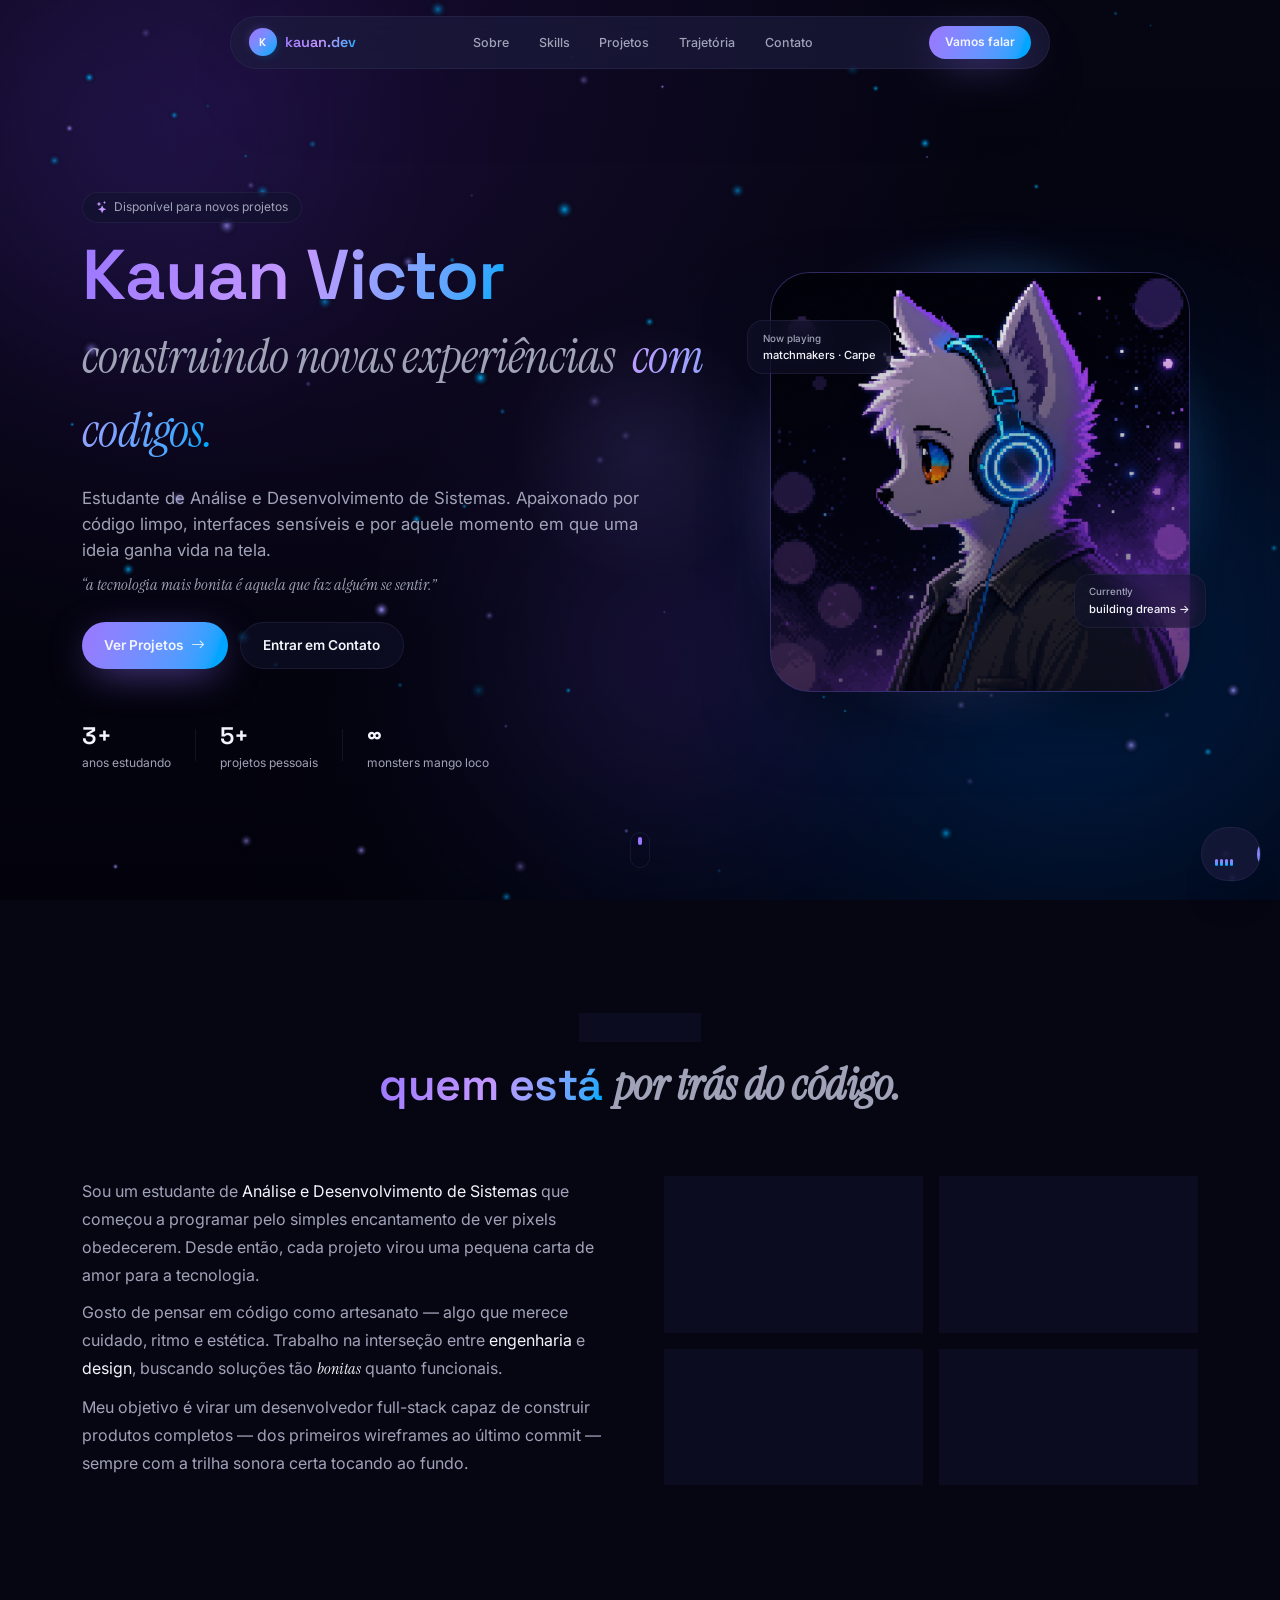
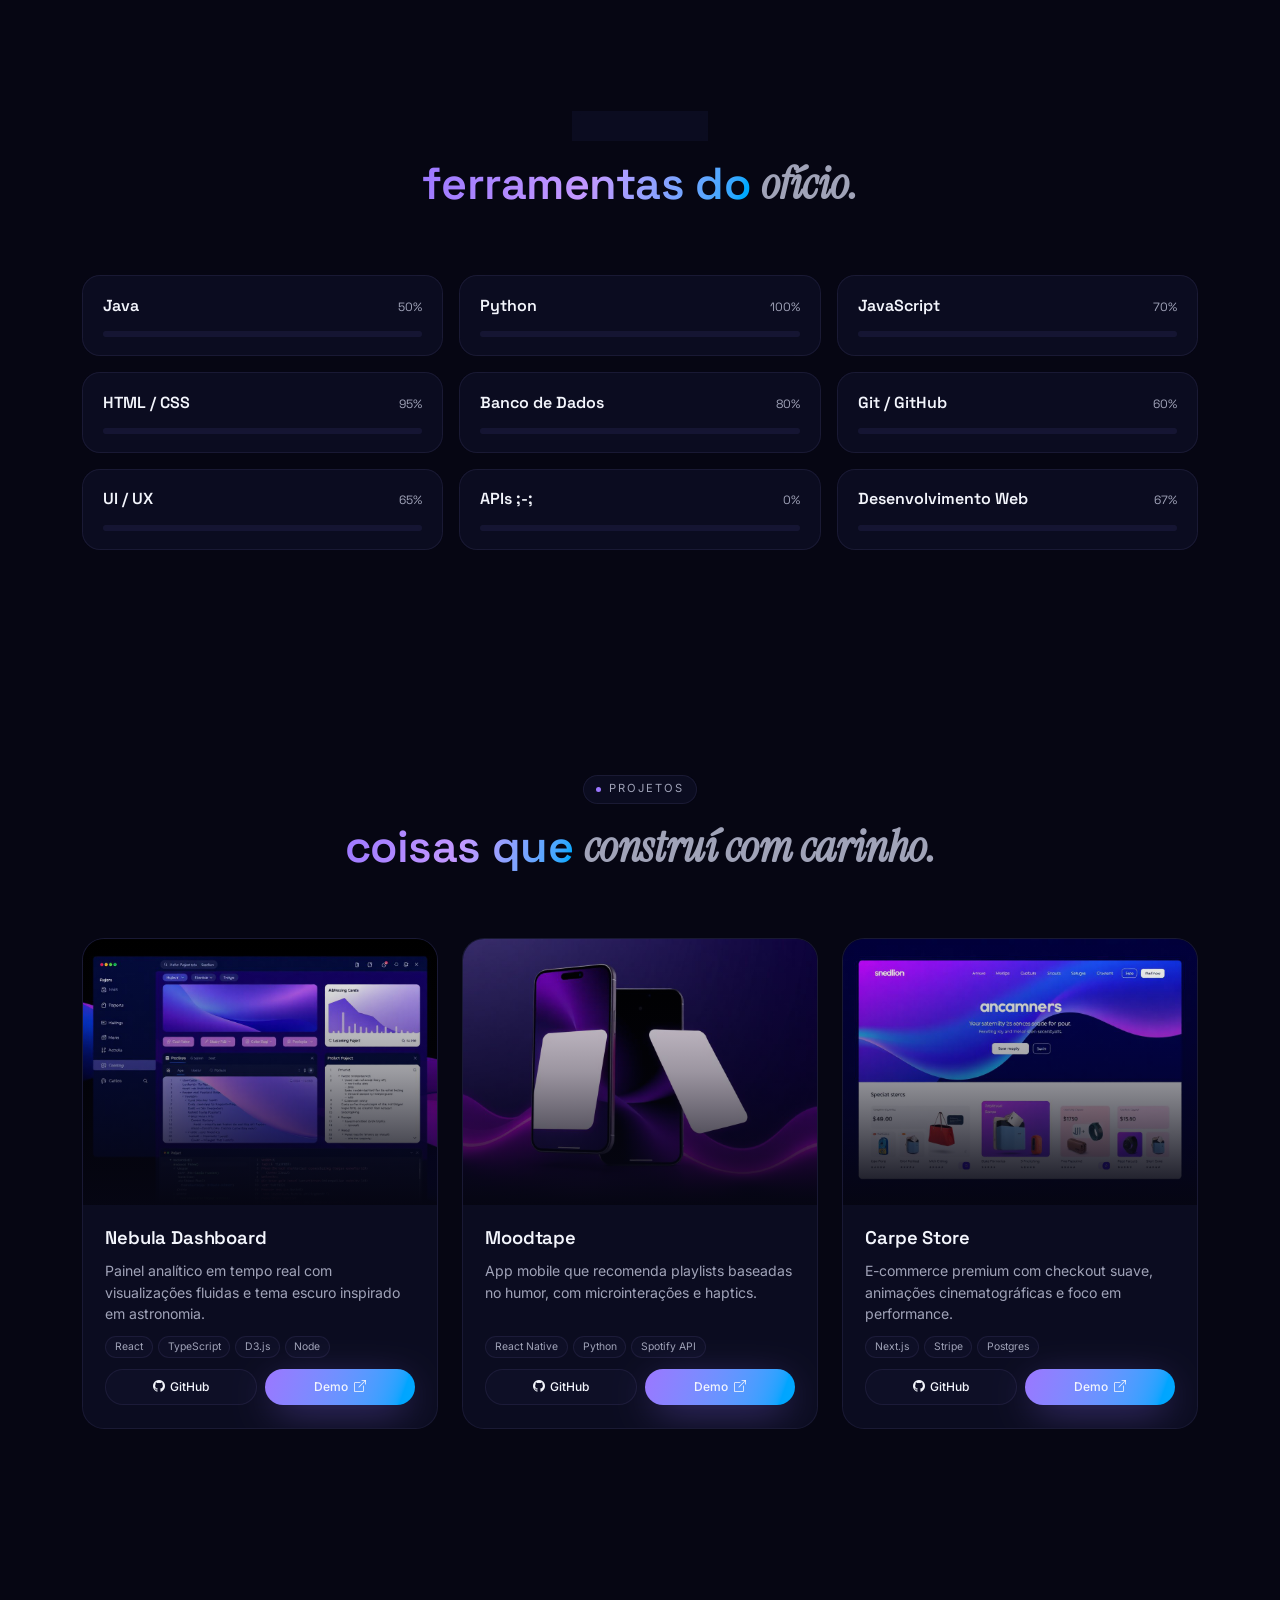
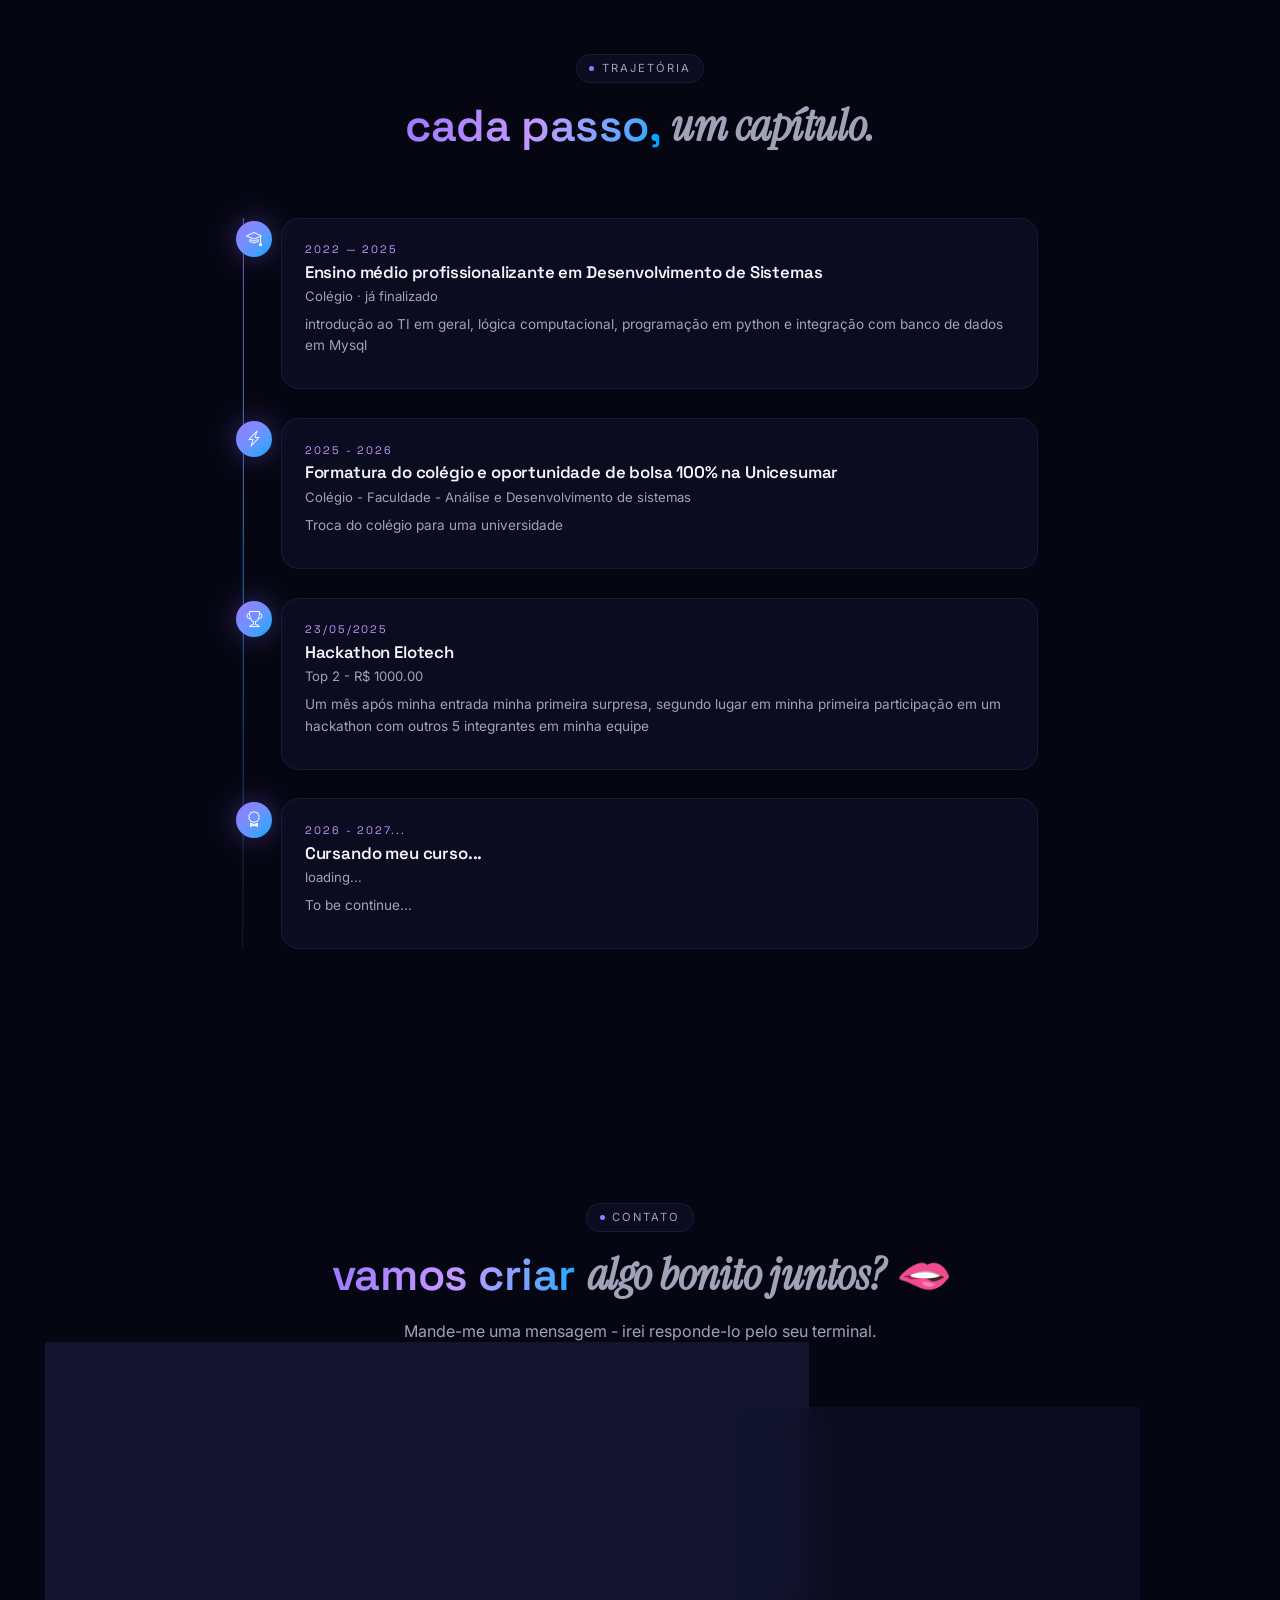
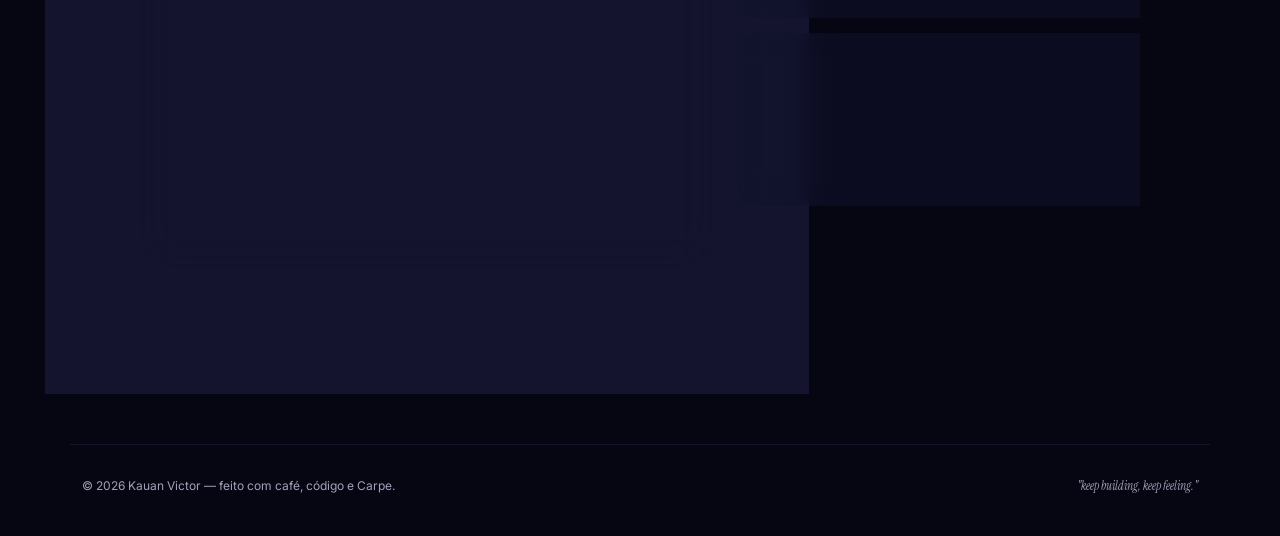
==== index.html @ 3df809c9 "Primeira versão do portfolio" ====
<!--
  =============================================================================
  PORTFÓLIO — KAUAN VICTOR
  -----------------------------------------------------------------------------
  Versão 100% estática, escrita em HTML5 + CSS3 + JavaScript puro + Bootstrap 5.
  Estrutura do arquivo:
    1. <head>     -> meta tags (SEO), fontes, Bootstrap e CSS próprio
    2. Loading    -> tela inicial minimalista exibida enquanto carrega
    3. Background -> camadas de estrelas, auroras e cursor glow
    4. Navbar     -> barra de navegação flutuante
    5. Hero       -> apresentação principal (nome + chamada)
    6. Sobre      -> resumo pessoal e blocos de interesses
    7. Skills     -> barras de progresso animadas
    8. Projetos   -> grade de cards com imagem, tags e botões
    9. Trajetória -> linha do tempo de formação/eventos
   10. Contato    -> formulário + redes sociais + frase de impacto
   11. Footer     -> assinatura
   12. Player     -> mini player de música (canto inferior direito)
   13. Scripts    -> Bootstrap bundle + script.js (interações)
  =============================================================================
-->

<!DOCTYPE html>
<html lang="pt-BR">
<head>

  <!-- Configurações básicas do documento -->
  <meta charset="UTF-8" /> <!-- Define a codificação de caracteres da página -->
  <meta name="viewport" content="width=device-width, initial-scale=1.0" /> <!-- Garante responsividade em dispositivos móveis -->
  
  <!-- SEO: título e descrição para mecanismos de busca e compartilhamento -->
  <title>Kauan Victor — Estudante de ADS · Portfólio criativo</title>
  <meta name="description" content="Portfólio pessoal de Kauan Victor — estudante de Análise e Desenvolvimento de Sistemas. Projetos, habilidades e trajetória com uma vibe sensível e tecnológica." />
  <meta property="og:title" content="Kauan Victor — Portfólio" />
  <meta property="og:description" content="Construindo experiências digitais com alma." />
  <meta property="og:type" content="website" />

  <!-- Fontes do Google: Space Grotesk (display), Inter (texto) e Instrument Serif (itálico decorativo) -->
  <link rel="preconnect" href="https://fonts.googleapis.com" />
  <link rel="preconnect" href="https://fonts.gstatic.com" crossorigin />
  <link href="https://fonts.googleapis.com/css2?family=Inter:wght@300;400;500;600;700&family=Instrument+Serif:ital@0;1&family=Space+Grotesk:wght@400;500;600;700&display=swap" rel="stylesheet" />

  <!-- Bootstrap 5 via CDN: grid, utilitários, componentes básicos -->
  <link href="https://cdn.jsdelivr.net/npm/bootstrap@5.3.3/dist/css/bootstrap.min.css" rel="stylesheet" />

  <!-- Bootstrap Icons-->
  <link href="https://cdn.jsdelivr.net/npm/bootstrap-icons@1.11.3/font/bootstrap-icons.css" rel="stylesheet" />

  <!-- Nosso CSS próprio (design system + animações) "trazendo o css para o html"-->
  <link rel="stylesheet" href="styles.css" />
</head>

<body>

  <!-- =========================================================================
       (2) LOADING SCREEN
       Exibido por ~1s e depois removido via JavaScript (ver script.js)
       ========================================================================= -->
  <div id="loading-screen" class="loading-screen">
    <div class="loading-inner">
      <div class="loading-ring">
        <span class="loading-letter text-gradient">K</span>
      </div>
      <p class="loading-text font-italic-serif">tuning the frequency...</p>
    </div>
  </div>

  <!-- =========================================================================
       (3) BACKGROUND CÓSMICO
       - .bg-cosmic: gradiente base escuro/roxo
       - .aurora-*: três blobs desfocados que pulsam
       - <canvas id="stars">: partículas animadas (script.js)
       - #cursor-glow: brilho que segue o mouse (apenas desktop)
       ========================================================================= -->
  <div class="bg-layer" aria-hidden="true">
    <div class="bg-cosmic"></div>
    <div class="aurora aurora-1"></div>
    <div class="aurora aurora-2"></div>
    <div class="aurora aurora-3"></div>
    <canvas id="stars"></canvas>
  </div>
  <div id="cursor-glow" aria-hidden="true"></div>


  <!-- =========================================================================
       (4) NAVBAR FLUTUANTE
       Pílula centralizada que encolhe ao rolar a página (classe .scrolled via JS)
       ========================================================================= -->
  <header id="navbar" class="nav-floating">
    <nav class="nav-pill glass-strong">
      <!-- Logo: letra K dentro de um disco com gradiente -->
      <a href="#top" class="nav-logo">
        <span class="logo-badge">
          <span class="logo-glow"></span>
          <span class="logo-letter">K</span>
        </span>
        <span class="logo-text text-gradient d-none d-sm-inline">kauan.dev</span>
      </a>

      <!-- Links principais (escondidos em telas pequenas) -->
      <ul class="nav-links d-none d-md-flex">
        <li><a href="#sobre">Sobre</a></li>
        <li><a href="#skills">Skills</a></li>
        <li><a href="#projetos">Projetos</a></li>
        <li><a href="#trajetoria">Trajetória</a></li>
        <li><a href="#contato">Contato</a></li>
      </ul>

      <!-- CTA: leva direto para o formulário de contato -->
      <a href="#contato" class="btn-gradient btn-sm-pill">Vamos falar</a>
    </nav>
  </header>


  <!-- =========================================================================
       (5) HERO — apresentação principal
       ========================================================================= -->
  <section id="top" class="hero">
    <div class="container">
      <div class="row align-items-center g-5">

        <!-- Coluna do texto -->
        <div class="col-lg-7 fade-up">
          <!-- Badge "disponível" -->
          <div class="glass badge-pill mb-3">
            <i class="bi bi-stars text-primary-glow"></i>
            <span>Disponível para novos projetos</span>
          </div>

          <!-- Título grande com nome em gradiente -->
          <h1 class="hero-title">
            <span class="text-gradient">Kauan Victor</span><br />
            <span class="font-italic-serif text-muted">construindo novas experiências</span>
            <span class="font-italic-serif text-gradient-neon">com codigos.</span>
          </h1>

          <!-- Parágrafo de apresentação -->
          <p class="hero-lead mt-4">
            Estudante de Análise e Desenvolvimento de Sistemas. Apaixonado por código limpo,
            interfaces sensíveis e por aquele momento em que uma ideia ganha vida na tela.
          </p>

          <!-- Citação em itálico -->
          <p class="font-italic-serif text-muted mt-2">
            “a tecnologia mais bonita é aquela que faz alguém se sentir.”
          </p>

          <!-- Botões de ação -->
          <div class="hero-actions mt-4">
            <a href="#projetos" class="btn-gradient">
              Ver Projetos <i class="bi bi-arrow-right"></i>
            </a>
            <a href="#contato" class="btn-glass">Entrar em Contato</a>
          </div>

          <!-- Mini stats (3 colunas com divisores) -->
          <div class="hero-stats mt-5">
            <div><strong>3+</strong><span>anos estudando</span></div>
            <span class="divider"></span>
            <div><strong>5+</strong><span>projetos pessoais</span></div>
            <span class="divider"></span>
            <div><strong>∞</strong><span>monsters mango loco</span></div>
          </div>
        </div>

        <!-- Coluna do avatar -->
        <div class="col-lg-5 fade-up delay-1">
          <div class="avatar-wrap mx-auto">
            <!-- Anéis de glow girando atrás da foto -->
            <div class="avatar-ring spin-slow"></div>
            <div class="avatar-blob"></div>

            <!-- Moldura com a imagem -->
            <div class="avatar-frame glass-strong">
              <img src="assets/furro2.png" alt="Kauan — desenvolvedor com fones, ilustração futurista" />
              <div class="avatar-overlay"></div>
            </div>

            <!-- Badges flutuantes -->
            <div class="floating-badge glass float-slow badge-now">
              <small class="text-muted">Now playing</small>
              <div>matchmakers · Carpe</div>
            </div>
            <div class="floating-badge glass float-slow badge-current">
              <small class="text-muted">Currently</small>
              <div>building dreams →</div>
            </div>
          </div>
        </div>
      </div>
    </div>

    <!-- Indicador de scroll (mousinho na base) -->
    <div class="scroll-indicator" aria-hidden="true">
      <div class="scroll-mouse"><div class="scroll-dot"></div></div>
    </div>
  </section>


  <!-- =========================================================================
       (6) SOBRE
       ========================================================================= -->
  <section id="sobre" class="section">
    <div class="container">
      <!-- Cabeçalho de seção reutilizado (eyebrow + título + itálico) -->
      <div class="section-header">
        <div class="glass eyebrow"><span class="dot"></span>sobre mim</div>
        <h2><span class="text-gradient">quem está</span> <span class="font-italic-serif text-muted">por trás do código.</span></h2>
      </div>

      <div class="row g-5 align-items-start">
        <!-- Texto descritivo -->
        <div class="col-lg-6 text-soft">
          <p>
            Sou um estudante de <span class="text-white">Análise e Desenvolvimento de Sistemas</span>
            que começou a programar pelo simples encantamento de ver pixels obedecerem. Desde então,
            cada projeto virou uma pequena carta de amor para a tecnologia.
          </p>
          <p>
            Gosto de pensar em código como artesanato — algo que merece cuidado, ritmo e estética.
            Trabalho na interseção entre <span class="text-white">engenharia</span> e
            <span class="text-white">design</span>, buscando soluções tão
            <span class="font-italic-serif text-white">bonitas</span> quanto funcionais.
          </p>
          <p>
            Meu objetivo é virar um desenvolvedor full-stack capaz de construir produtos completos —
            dos primeiros wireframes ao último commit — sempre com a trilha sonora certa tocando ao fundo.
          </p>
        </div>

        <!-- Grade 2x2 de interesses (gerada também via JS poderia, mas mantemos em HTML para clareza) -->
        <div class="col-lg-6">
          <div class="row g-3">
            <div class="col-6"><div class="glass glow-hover card-interest">
              <span class="icon-chip"><i class="bi bi-code-slash"></i></span>
              <h5>Programação</h5><p>do back ao front, com curiosidade.</p>
            </div></div>
            <div class="col-6"><div class="glass glow-hover card-interest">
              <span class="icon-chip"><i class="bi bi-palette"></i></span>
              <h5>Design</h5><p>interfaces que respiram e contam histórias.</p>
            </div></div>
            <div class="col-6"><div class="glass glow-hover card-interest">
              <span class="icon-chip"><i class="bi bi-stars"></i></span>
              <h5>Tecnologia</h5><p>o que há de novo, sempre.</p>
            </div></div>
            <div class="col-6"><div class="glass glow-hover card-interest">
              <span class="icon-chip"><i class="bi bi-rocket-takeoff"></i></span>
              <h5>Criação</h5><p>transformar ideias em coisas reais.</p>
            </div></div>
          </div>
        </div>
      </div>
    </div>
  </section>


  <!-- =========================================================================
       (7) SKILLS
       Cards com barras de progresso. As barras animam quando ficam visíveis
       (IntersectionObserver no script.js)
       ========================================================================= -->
  <section id="skills" class="section">
    <div class="container">
      <div class="section-header">
        <div class="glass eyebrow"><span class="dot"></span>habilidades</div>
        <h2><span class="text-gradient">ferramentas do</span> <span class="font-italic-serif text-muted">ofício.</span></h2>
      </div>

      <!-- data-skills será lido por JS para construir os cards dinamicamente -->
      <div id="skills-grid" class="row g-3"></div>
    </div>
  </section>


  <!-- =========================================================================
       (8) PROJETOS
       Grade responsiva (1 / 2 / 3 colunas) construída via JavaScript a partir
       de um array — mais fácil de editar do que repetir HTML.
       ========================================================================= -->
  <section id="projetos" class="section">
    <div class="container">
      <div class="section-header">
        <div class="glass eyebrow"><span class="dot"></span>projetos</div>
        <h2><span class="text-gradient">coisas que</span> <span class="font-italic-serif text-muted">construí com carinho.</span></h2>
      </div>
      <div id="projects-grid" class="row g-4"></div>
    </div>
  </section>


  <!-- =========================================================================
       (9) TRAJETÓRIA — linha do tempo vertical
       ========================================================================= -->
  <section id="trajetoria" class="section">
    <div class="container" style="max-width: 820px">
      <div class="section-header">
        <div class="glass eyebrow"><span class="dot"></span>trajetória</div>
        <h2><span class="text-gradient">cada passo,</span> <span class="font-italic-serif text-muted">um capítulo.</span></h2>
      </div>
      <ol id="timeline" class="timeline"></ol>
    </div>
  </section>


  <!-- =========================================================================
       (10) CONTATO
       ========================================================================= -->
  <section id="contato" class="section">
    <div class="container" style="max-width: 1024px">
      <div class="section-header">
        <div class="glass eyebrow"><span class="dot"></span>contato</div>
        <h2><span class="text-gradient">vamos criar</span> <span class="font-italic-serif text-muted">algo bonito juntos? 🫦</span></h2>
        <p class="text-muted mt-3">Mande-me uma mensagem - irei responde-lo pelo seu terminal.</p>
      </div>

      <div class="row g-4">
        <!-- Formulário (à esquerda) -->
        <div class="col-lg-7">
          <form id="contact-form" class="glass-strong contact-form" novalidate>
            <div class="row g-3">
              <div class="col-sm-6">
                <label for="name">Nome</label>
                <input id="name" name="name" type="text" required placeholder="Seu nome" />
              </div>
              <div class="col-sm-6">
                <label for="email">Email</label>
                <input id="email" name="email" type="email" required placeholder="voce@email.com" />
              </div>
              <div class="col-12">
                <label for="subject">Assunto</label>
                <input id="subject" name="subject" type="text" required placeholder="Sobre o que quer falar?" />
              </div>
              <div class="col-12">
                <label for="message">Mensagem</label>
                <textarea id="message" name="message" rows="5" required placeholder="Conte sua ideia..."></textarea>
              </div>
              <div class="col-12">
                <button type="submit" class="btn-gradient w-100" id="submit-btn">
                  <span>Enviar mensagem</span> <i class="bi bi-send"></i>
                </button>
              </div>
            </div>
          </form>
        </div>

        <!-- Lateral (redes sociais + frase) -->
        <div class="col-lg-5">
          <div class="glass card-side mb-3">
            <div class="eyebrow-inline">Encontre-me em</div>
            <div class="row g-2 mt-2">
              <div class="col-6"><a class="social-chip glow-hover" href="https://github.com/Kauankn17"><span class="icon-chip"><i class="bi bi-github"></i></span>GitHub</a></div>
              <div class="col-6"><a class="social-chip glow-hover" href="https://www.linkedin.com/in/kauan-victor-pereira-euphrasio-ba6486323/"><span class="icon-chip"><i class="bi bi-linkedin"></i></span>LinkedIn</a></div>
              <div class="col-6"><a class="social-chip glow-hover" href="mailto:kauanferrarekm7@gmail.com"><span class="icon-chip"><i class="bi bi-envelope"></i></span>Email</a></div>
              <div class="col-6"><a class="social-chip glow-hover" href="https://www.instagram.com/kauankn07/"><span class="icon-chip"><i class="bi bi-instagram"></i></span>Instagram</a></div>
            </div>
          </div>

          <div class="glass card-side quote-card">
            <div class="quote-blob"></div>
            <p class="font-italic-serif text-gradient quote-text">“o melhor projeto sempre será o próximo (bem... esse era para ser o objetivo né? ¯\_(ツ)_/¯)”</p>
            <small class="text-muted">Aberto a estágios, freelas e colaborações criativas.</small>
          </div>
        </div>
      </div>
    </div>
  </section>


  <!-- =========================================================================
       (11) FOOTER
       ========================================================================= -->
  <footer class="footer">
    <div class="container footer-inner">
      <span id="footer-year">© Kauan Victor — feito com caf, MUITO energético e código</span>
      <span class="font-italic-serif">"keep building, keep feeling."</span>
    </div>
  </footer>


  <!-- =========================================================================
       (12) MUSIC PLAYER (canto inferior direito)
       Coloque o arquivo em "music/matchmakers.mp3" para tocar localmente.
       ========================================================================= -->
  <div id="music-player" class="music-player glass-strong">
    <audio id="audio" src="music/matchmakers - slowed.mp3" loop preload="none"></audio>

    <!-- Equalizador visual (barras animam quando playing) -->
    <div class="equalizer" id="equalizer">
      <span></span><span></span><span></span><span></span>
    </div>

    <!-- Texto da faixa (aparece quando expandido) -->
    <div class="track-info">
      <div class="track-title">matchmakers</div>
      <div class="track-artist">joyful · Carpe</div>
    </div>

    <!-- Botão play/pause -->
    <button id="play-btn" class="play-btn" aria-label="Tocar">
      <i class="bi bi-play-fill"></i>
    </button>

    <!-- Controle de volume -->
    <div class="volume-control">
      <button id="mute-btn" aria-label="Silenciar"><i class="bi bi-volume-up"></i></button>
      <input id="volume" type="range" min="0" max="1" step="0.01" value="0.5" aria-label="Volume" />
    </div>
  </div>


  <!-- =========================================================================
       (13) SCRIPTS
       ========================================================================= -->
  <!-- Bootstrap bundle (inclui Popper) — necessário para componentes JS do BS -->
  <script src="https://cdn.jsdelivr.net/npm/bootstrap@5.3.3/dist/js/bootstrap.bundle.min.js"></script>
  <!-- Nosso JavaScript (todas as interações da página) -->
  <script src="script.js"></script>
</body>
</html>
---- styles.css ----
/* =============================================================================
   PORTFÓLIO — KAUAN VICTOR  (styles.css)
   -----------------------------------------------------------------------------
   Organização:
     1. Tokens de design (cores, fontes, sombras) em :root
     2. Reset/base + tipografia
     3. Utilitários de texto (gradientes, itálico decorativo, glass)
     4. Animações @keyframes + classes utilitárias
     5. Camadas de fundo (cósmico, auroras, cursor glow, estrelas)
     6. Loading screen
     7. Navbar flutuante
     8. Hero (apresentação)
     9. Section header reutilizável + utilitários de seção
    10. Sobre (cards de interesses)
    11. Skills (barras de progresso)
    12. Projetos (cards)
    13. Trajetória (timeline)
    14. Contato (formulário + cards laterais)
    15. Footer
    16. Music player
    17. Responsividade
   ============================================================================= */

/* ---------- 1. TOKENS DE DESIGN ----------------------------------------- */
:root {
  /* Paleta dark-purple inspirada na música "matchmakers · Carpe" */
  --bg:            oklch(0.13 0.03 280);
  --bg-soft:       oklch(0.17 0.04 280);
  --surface:       oklch(0.20 0.05 280 / 0.55);
  --surface-2:     oklch(0.25 0.06 280 / 0.65);
  --border:        oklch(0.40 0.08 285 / 0.25);
  --text:          oklch(0.97 0.01 280);
  --muted:         oklch(0.72 0.03 280);

  --primary:       oklch(0.68 0.22 290);
  --primary-glow:  oklch(0.78 0.20 295);
  --accent:        oklch(0.70 0.18 240);

  /* Gradiente cósmico do fundo */
  --gradient-cosmic:
    radial-gradient(at 20% 10%, oklch(0.25 0.10 295 / 0.55) 0%, transparent 50%),
    radial-gradient(at 80% 80%, oklch(0.22 0.10 245 / 0.55) 0%, transparent 50%),
    linear-gradient(180deg, var(--bg), oklch(0.10 0.03 285));

  /* Sombras reutilizáveis */
  --shadow-card:   0 30px 80px -25px oklch(0 0 0 / 0.55);
  --shadow-glow:   0 0 40px -10px oklch(0.7 0.22 290 / 0.6);

  /* Famílias tipográficas */
  --font-display:  "Space Grotesk", system-ui, sans-serif;
  --font-body:     "Inter", system-ui, sans-serif;
  --font-italic:   "Instrument Serif", Georgia, serif;
}

/* ---------- 2. RESET / BASE --------------------------------------------- */
* { box-sizing: border-box; }
html { scroll-behavior: smooth; }
body {
  margin: 0;
  background: var(--bg);
  color: var(--text);
  font-family: var(--font-body);
  font-size: 16px;
  line-height: 1.55;
  -webkit-font-smoothing: antialiased;
  overflow-x: hidden;
}
a { color: inherit; text-decoration: none; }
img { max-width: 100%; display: block; }
h1, h2, h3, h4, h5 { font-family: var(--font-display); margin: 0; font-weight: 600; letter-spacing: -0.01em; }
p  { margin: 0 0 0.6rem; }

/* ---------- 3. UTILITÁRIOS DE TEXTO / GLASS ----------------------------- */
.text-muted        { color: var(--muted) !important; }
.text-white        { color: var(--text) !important; }
.text-primary-glow { color: var(--primary-glow); }

/* Gradiente em texto (clip + transparent) */
.text-gradient {
  background: linear-gradient(110deg, var(--primary), var(--primary-glow), var(--accent));
  -webkit-background-clip: text; background-clip: text; color: transparent;
}
.text-gradient-neon {
  background: linear-gradient(110deg, var(--primary-glow), var(--accent));
  -webkit-background-clip: text; background-clip: text; color: transparent;
}

/* Itálico decorativo (serif) usado em frases sensíveis */
.font-italic-serif { font-family: var(--font-italic); font-style: italic; }

/* "Vidro fosco" — base reutilizada por cards, badges, navbar */
.glass {
  background: var(--surface);
  border: 1px solid var(--border);
  backdrop-filter: blur(14px);
  -webkit-backdrop-filter: blur(14px);
}
.glass-strong {
  background: var(--surface-2);
  border: 1px solid var(--border);
  backdrop-filter: blur(22px);
  -webkit-backdrop-filter: blur(22px);
  box-shadow: var(--shadow-card);
}
/* Hover sutil de glow (cards) */
.glow-hover { transition: transform .35s ease, border-color .35s ease, box-shadow .35s ease; }
.glow-hover:hover { transform: translateY(-3px); border-color: oklch(0.7 0.2 290 / 0.5); box-shadow: var(--shadow-glow); }

/* ---------- 4. ANIMAÇÕES ------------------------------------------------ */
@keyframes spin-slow   { to { transform: rotate(360deg); } }
@keyframes pulse-glow  { 0%,100% { opacity: .25; } 50% { opacity: .55; } }
@keyframes float-slow  { 0%,100% { transform: translateY(0); } 50% { transform: translateY(-10px); } }
@keyframes fade-up     { from { opacity: 0; transform: translateY(18px); } to { opacity: 1; transform: none; } }
@keyframes wave-bar    { 0%,100% { height: 30%; } 50% { height: 100%; } }
@keyframes bounce-dot  { 0%,100% { transform: translateY(0); } 50% { transform: translateY(8px); } }

.spin-slow   { animation: spin-slow 18s linear infinite; }
.float-slow  { animation: float-slow 5s ease-in-out infinite; }
.fade-up     { animation: fade-up .9s ease both; }
.delay-1     { animation-delay: .2s; }
.pulse-glow  { animation: pulse-glow 6s ease-in-out infinite; }

/* ---------- 5. BACKGROUND CÓSMICO --------------------------------------- */
.bg-layer { position: fixed; inset: 0; z-index: -1; pointer-events: none; overflow: hidden; }
.bg-cosmic { position: absolute; inset: 0; background: var(--gradient-cosmic); }
.aurora { position: absolute; border-radius: 50%; filter: blur(80px); opacity: .35; animation: pulse-glow 8s ease-in-out infinite; }
.aurora-1 { top: -160px; left: -160px; width: 600px; height: 600px;
            background: radial-gradient(circle, oklch(0.5 0.22 285 / 0.55), transparent 70%); }
.aurora-2 { top: 30%; right: -160px; width: 700px; height: 700px;
            background: radial-gradient(circle, oklch(0.5 0.20 240 / 0.55), transparent 70%); animation-delay: 2s; }
.aurora-3 { bottom: 0; left: 33%; width: 500px; height: 500px;
            background: radial-gradient(circle, oklch(0.55 0.22 310 / 0.55), transparent 70%); animation-delay: 4s; }
#stars { position: absolute; inset: 0; width: 100%; height: 100%; }

/* Brilho que segue o mouse */
#cursor-glow {
  position: fixed; top: 0; left: 0; width: 300px; height: 300px;
  border-radius: 50%; pointer-events: none; z-index: 30;
  mix-blend-mode: screen; opacity: .55;
  background: radial-gradient(circle, oklch(0.7 0.22 285 / 0.18) 0%, transparent 60%);
  transform: translate3d(-9999px, -9999px, 0);
}
@media (pointer: coarse) { #cursor-glow { display: none; } } /* esconde no mobile */

/* ---------- 6. LOADING SCREEN ------------------------------------------ */
.loading-screen {
  position: fixed; inset: 0; z-index: 100;
  display: grid; place-items: center;
  background: var(--bg);
  transition: opacity .7s ease;
}
.loading-screen.hidden    { opacity: 0; pointer-events: none; }
.loading-inner            { display: flex; flex-direction: column; align-items: center; gap: 1.1rem; }
.loading-ring             { position: relative; width: 56px; height: 56px; display: grid; place-items: center; }
.loading-ring::before, .loading-ring::after { content: ""; position: absolute; inset: 0; border-radius: 50%; }
.loading-ring::before     { border: 1px solid oklch(0.7 0.22 290 / 0.4); }
.loading-ring::after      { border: 2px solid transparent; border-top-color: var(--primary); animation: spin-slow 1.2s linear infinite; }
.loading-letter           { font-family: var(--font-display); font-weight: 700; font-size: .9rem; }
.loading-text             { color: var(--muted); font-size: .8rem; }

/* ---------- 7. NAVBAR --------------------------------------------------- */
.nav-floating {
  position: fixed; top: 1rem; left: 50%;
  transform: translateX(-50%);
  z-index: 40;
  width: min(92%, 820px);
  transition: width .5s ease;
}
.nav-floating.scrolled { width: min(92%, 720px); }
.nav-pill {
  display: flex; align-items: center; justify-content: space-between;
  border-radius: 999px; padding: .55rem 1.1rem;
}
.nav-logo { display: flex; align-items: center; gap: .55rem; font-family: var(--font-display); font-weight: 600; font-size: .9rem; }
.logo-badge { position: relative; display: grid; place-items: center; width: 28px; height: 28px; border-radius: 50%;
              background: linear-gradient(135deg, var(--primary), var(--accent)); }
.logo-glow { position: absolute; inset: 0; border-radius: 50%;
             background: linear-gradient(135deg, var(--primary), transparent, var(--accent));
             opacity: .6; filter: blur(4px); animation: spin-slow 8s linear infinite; }
.logo-letter { position: relative; font-family: var(--font-display); font-weight: 700; font-size: .7rem; color: var(--text); }
.logo-text  { font-size: .9rem; }
.nav-links  { list-style: none; display: flex; gap: .25rem; padding: 0; margin: 0; }
.nav-links a {
  display: inline-block; padding: .4rem .8rem; border-radius: 999px;
  font-size: .78rem; font-weight: 500; color: var(--muted);
  transition: background-color .2s, color .2s;
}
.nav-links a:hover { background: var(--surface-2); color: var(--text); }

/* Botões reutilizáveis */
.btn-gradient {
  position: relative; overflow: hidden;
  display: inline-flex; align-items: center; justify-content: center; gap: .5rem;
  padding: .75rem 1.4rem; border-radius: 999px;
  background: linear-gradient(110deg, var(--primary), var(--accent));
  color: var(--text); font-weight: 600; font-size: .85rem;
  border: 0; cursor: pointer;
  box-shadow: 0 10px 40px -10px oklch(0.7 0.22 290 / 0.6);
  transition: transform .25s ease;
}
.btn-gradient:hover  { transform: scale(1.03); color: var(--text); }
.btn-gradient::after {
  content: ""; position: absolute; inset: 0;
  background: linear-gradient(90deg, transparent, oklch(1 0 0 / 0.3), transparent);
  transform: translateX(-100%); transition: transform .7s ease;
}
.btn-gradient:hover::after { transform: translateX(100%); }
.btn-sm-pill { padding: .45rem 1rem; font-size: .75rem; }

.btn-glass {
  display: inline-flex; align-items: center; gap: .5rem;
  padding: .75rem 1.4rem; border-radius: 999px;
  background: var(--surface); border: 1px solid var(--border);
  font-weight: 600; font-size: .85rem; color: var(--text);
  backdrop-filter: blur(12px);
  transition: border-color .25s, background-color .25s;
}
.btn-glass:hover { border-color: oklch(0.7 0.22 290 / 0.5); background: var(--surface-2); color: var(--text); }

/* ---------- 8. HERO ----------------------------------------------------- */
.hero { position: relative; min-height: 100vh; display: flex; align-items: center;
         padding: 9rem 1rem 5rem; }
.badge-pill { display: inline-flex; align-items: center; gap: .4rem;
              padding: .35rem .8rem; border-radius: 999px; font-size: .75rem; color: var(--muted); }
.hero-title { font-size: clamp(2.4rem, 5.5vw, 4.4rem); line-height: 1.05; font-weight: 600; }
.hero-title .font-italic-serif { font-size: clamp(1.6rem, 3.8vw, 3rem); font-weight: 400; display: inline; }
.hero-lead  { max-width: 580px; color: var(--muted); font-size: 1.05rem; }
.hero-actions { display: flex; flex-wrap: wrap; gap: .75rem; }
.hero-stats { display: flex; align-items: center; gap: 1.5rem; color: var(--muted); font-size: .75rem; }
.hero-stats strong { display: block; font-family: var(--font-display); font-size: 1.5rem; color: var(--text); font-weight: 600; }
.hero-stats .divider { width: 1px; height: 2rem; background: var(--border); }

/* Avatar */
.avatar-wrap  { position: relative; aspect-ratio: 1/1; max-width: 420px; }
.avatar-ring  { position: absolute; inset: 0; border-radius: 50%;
                background: linear-gradient(45deg, var(--primary), transparent, var(--accent));
                opacity: .4; filter: blur(28px); }
.avatar-blob  { position: absolute; inset: 1rem; border-radius: 50%;
                background: linear-gradient(135deg, oklch(0.7 0.22 290 / 0.3), oklch(0.7 0.18 240 / 0.2));
                filter: blur(36px); }
.avatar-frame { position: relative; aspect-ratio: 1/1; border-radius: 2.5rem; overflow: hidden;
                border: 1px solid oklch(0.7 0.22 290 / 0.2);
                box-shadow: 0 30px 80px -20px oklch(0 0 0 / 0.6); }
.avatar-frame img      { width: 100%; height: 100%; object-fit: cover; }
.avatar-overlay        { position: absolute; inset: 0; background: linear-gradient(to top, oklch(0.13 0.03 280 / 0.6), transparent); }

.floating-badge { position: absolute; padding: .55rem .9rem; border-radius: 1rem; font-size: .7rem; font-weight: 500; }
.floating-badge div    { color: var(--text); }
.badge-now      { top: 3rem; left: -1.4rem; }
.badge-current  { bottom: 4rem; right: -1rem; animation-delay: 1s; }
@media (max-width: 768px) { .floating-badge { display: none; } }

/* Indicador de scroll */
.scroll-indicator { position: absolute; bottom: 2rem; left: 50%; transform: translateX(-50%); }
.scroll-mouse { width: 20px; height: 36px; border: 1px solid var(--border); border-radius: 999px;
                display: flex; justify-content: center; padding-top: 4px; }
.scroll-dot   { width: 4px; height: 8px; border-radius: 2px; background: var(--primary);
                animation: bounce-dot 1.6s ease-in-out infinite; }

/* ---------- 9. SECTION HEADER ------------------------------------------ */
.section          { position: relative; padding: 7rem 1rem; }
.section-header   { max-width: 640px; margin: 0 auto 4rem; text-align: center; }
.section-header h2 { font-size: clamp(2rem, 4vw, 2.8rem); font-weight: 600; }
.eyebrow {
  display: inline-flex; align-items: center; gap: .45rem;
  padding: .3rem .8rem; border-radius: 999px;
  font-size: .7rem; letter-spacing: .18em; text-transform: uppercase;
  color: var(--muted); margin-bottom: 1rem;
}
.eyebrow .dot     { width: 5px; height: 5px; border-radius: 50%; background: var(--primary); }
.eyebrow-inline   { font-family: var(--font-display); font-size: .7rem; letter-spacing: .18em;
                    text-transform: uppercase; color: var(--muted); }
.text-soft        { color: var(--muted); font-size: 1rem; line-height: 1.75; }

/* Chip de ícone reutilizado em vários cards */
.icon-chip {
  display: grid; place-items: center; width: 38px; height: 38px;
  border-radius: 12px; color: var(--primary-glow);
  background: linear-gradient(135deg, oklch(0.7 0.22 290 / 0.3), oklch(0.7 0.18 240 / 0.2));
  font-size: 1rem;
}

/* ---------- 10. CARDS DE INTERESSES (Sobre) ---------------------------- */
.card-interest { padding: 1.2rem; border-radius: 18px; height: 100%; }
.card-interest h5 { margin: .9rem 0 .25rem; font-size: .98rem; }
.card-interest p  { margin: 0; color: var(--muted); font-size: .82rem; }

/* ---------- 11. SKILLS -------------------------------------------------- */
.skill-card { padding: 1.1rem 1.25rem; border-radius: 18px; }
.skill-head { display: flex; justify-content: space-between; align-items: baseline; }
.skill-head .name  { font-family: var(--font-display); font-weight: 600; }
.skill-head .level { font-family: var(--font-display); font-size: .75rem; color: var(--muted); }
.skill-bar { height: 6px; margin-top: .8rem; background: var(--surface-2);
             border-radius: 999px; overflow: hidden; }
.skill-bar > span {
  display: block; height: 100%; width: 0;
  background: linear-gradient(90deg, var(--primary), var(--accent));
  box-shadow: 0 0 20px oklch(0.7 0.22 290 / 0.6);
  border-radius: 999px;
  transition: width 1.5s ease;
}

/* ---------- 12. PROJETOS ------------------------------------------------ */
.project-card    { border-radius: 22px; overflow: hidden; display: flex; flex-direction: column; height: 100%; }
.project-image   { position: relative; aspect-ratio: 4/3; overflow: hidden; }
.project-image img { width: 100%; height: 100%; object-fit: cover;
                     transition: transform 1.2s ease; }
.project-card:hover .project-image img { transform: scale(1.08); }
.project-image::after {
  content: ""; position: absolute; inset: 0;
  background: linear-gradient(to top, var(--bg), oklch(0.13 0.03 280 / 0.4), transparent);
}
.project-body  { padding: 1.4rem; display: flex; flex-direction: column; gap: .65rem; flex: 1; }
.project-body h3 { font-size: 1.15rem; }
.project-body p  { color: var(--muted); font-size: .88rem; flex: 1; margin: 0; }
.project-tags    { display: flex; flex-wrap: wrap; gap: .3rem; }
.project-tags span {
  font-size: .65rem; padding: .15rem .55rem; border-radius: 999px;
  border: 1px solid var(--border); background: oklch(0.20 0.05 280 / 0.5); color: var(--muted);
}
.project-actions { display: flex; gap: .5rem; }
.project-actions a {
  flex: 1; display: inline-flex; justify-content: center; align-items: center; gap: .35rem;
  padding: .5rem .8rem; border-radius: 999px; font-size: .75rem; font-weight: 500;
}
.project-actions .btn-outline {
  background: oklch(0.20 0.05 280 / 0.5); border: 1px solid var(--border); color: var(--text);
  transition: border-color .2s, color .2s;
}
.project-actions .btn-outline:hover { border-color: var(--primary); color: var(--primary-glow); }

/* ---------- 13. TIMELINE ----------------------------------------------- */
.timeline { position: relative; list-style: none; padding: 0 0 0 2.4rem; margin: 0;
            border-left: 1px solid var(--border); }
.timeline::before { /* linha colorida sobre a borda */
  content: ""; position: absolute; left: 0; top: 0; width: 1px; height: 100%;
  background: linear-gradient(180deg, var(--primary), var(--accent), transparent);
  opacity: .6;
}
.timeline li { position: relative; margin-bottom: 1.8rem; }
.timeline .marker {
  position: absolute; left: -2.85rem; top: .2rem;
  width: 36px; height: 36px; border-radius: 50%;
  display: grid; place-items: center; color: var(--text);
  background: linear-gradient(135deg, var(--primary), var(--accent));
  box-shadow: 0 0 30px -5px oklch(0.7 0.22 290 / 0.6);
}
.timeline .card-item { padding: 1.4rem; border-radius: 18px; }
.timeline .year      { font-family: var(--font-display); font-size: .68rem; letter-spacing: .18em;
                       text-transform: uppercase; color: var(--primary-glow); }
.timeline .title     { margin: .25rem 0; font-size: 1.05rem; }
.timeline .place     { color: var(--muted); font-size: .82rem; }
.timeline .desc      { margin-top: .5rem; color: var(--muted); font-size: .85rem; }

/* ---------- 14. CONTATO ------------------------------------------------ */
.contact-form { padding: 1.6rem; border-radius: 28px; }
.contact-form label {
  display: block; font-size: .7rem; font-weight: 500; color: var(--muted); margin-bottom: .35rem;
}
.contact-form input, .contact-form textarea {
  width: 100%; padding: .8rem 1rem; border-radius: 16px;
  border: 1px solid var(--border); background: oklch(0.18 0.04 280 / 0.4);
  color: var(--text); font-size: .9rem; font-family: inherit;
  outline: none; transition: border-color .2s, background-color .2s, box-shadow .2s;
  resize: none;
}
.contact-form input::placeholder, .contact-form textarea::placeholder { color: oklch(0.6 0.03 280 / 0.8); }
.contact-form input:focus, .contact-form textarea:focus {
  border-color: oklch(0.7 0.22 290 / 0.5);
  background: oklch(0.20 0.05 280 / 0.55);
  box-shadow: 0 0 0 4px oklch(0.7 0.22 290 / 0.18);
}

.card-side { padding: 1.4rem; border-radius: 24px; }
.social-chip {
  display: flex; align-items: center; gap: .65rem;
  padding: .65rem .8rem; border-radius: 16px;
  border: 1px solid var(--border); background: oklch(0.20 0.05 280 / 0.45);
  font-size: .85rem; font-weight: 500; transition: border-color .25s, transform .25s;
}
.social-chip:hover  { border-color: oklch(0.7 0.22 290 / 0.5); color: var(--text); }
.quote-card         { position: relative; overflow: hidden; }
.quote-blob         { position: absolute; top: -40px; right: -40px; width: 160px; height: 160px;
                      border-radius: 50%; background: oklch(0.7 0.22 290 / 0.3); filter: blur(40px); }
.quote-text         { font-size: 1.4rem; line-height: 1.35; margin-bottom: .6rem; position: relative; }

/* ---------- 15. FOOTER ------------------------------------------------- */
.footer            { padding: 4rem 1rem 2.5rem; }
.footer-inner      { display: flex; flex-direction: column; align-items: center; gap: .6rem;
                     padding-top: 2rem; border-top: 1px solid var(--border);
                     font-size: .75rem; color: var(--muted); text-align: center; }
@media (min-width: 576px) { .footer-inner { flex-direction: row; justify-content: space-between; } }

/* ---------- 16. MUSIC PLAYER ------------------------------------------ */
.music-player {
  position: fixed; bottom: 1.2rem; right: 1.2rem; z-index: 50;
  display: flex; align-items: center; gap: .75rem;
  padding: .5rem .55rem .5rem .85rem; border-radius: 999px;
  overflow: hidden; max-width: 60px;
  transition: max-width .5s ease;
}
.music-player.expanded { max-width: 340px; }
.equalizer  { display: flex; align-items: flex-end; height: 24px; gap: 2px; }
.equalizer span {
  display: block; width: 3px; height: 30%; border-radius: 2px;
  background: linear-gradient(180deg, var(--primary), var(--accent));
}
.music-player.playing .equalizer span { animation: wave-bar 1s ease-in-out infinite; }
.music-player.playing .equalizer span:nth-child(2) { animation-delay: .12s; }
.music-player.playing .equalizer span:nth-child(3) { animation-delay: .24s; }
.music-player.playing .equalizer span:nth-child(4) { animation-delay: .36s; }

.track-info     { min-width: 0; flex: 1; opacity: 0; transform: translateX(-6px); transition: opacity .3s, transform .3s; }
.music-player.expanded .track-info { opacity: 1; transform: none; }
.track-title    { font-family: var(--font-display); font-size: .75rem; font-weight: 600;
                  white-space: nowrap; overflow: hidden; text-overflow: ellipsis; }
.track-artist   { font-size: .65rem; color: var(--muted); white-space: nowrap; }

.play-btn {
  flex-shrink: 0; width: 36px; height: 36px; border-radius: 50%; border: 0;
  display: grid; place-items: center; cursor: pointer; color: var(--text);
  background: linear-gradient(135deg, var(--primary), var(--accent));
  transition: transform .2s;
}
.play-btn:hover { transform: scale(1.05); }

.volume-control { display: flex; align-items: center; gap: .4rem;
                  opacity: 0; max-width: 0; overflow: hidden; transition: opacity .3s, max-width .4s; }
.music-player.expanded .volume-control { opacity: 1; max-width: 120px; }
.volume-control button { background: none; border: 0; color: var(--muted); cursor: pointer; padding: 0; }
.volume-control button:hover { color: var(--text); }
.volume-control input[type=range] {
  -webkit-appearance: none; appearance: none;
  width: 70px; height: 4px; border-radius: 999px; background: var(--surface-2); accent-color: var(--primary);
}

/* ---------- 17. RESPONSIVIDADE ----------------------------------------- */
@media (max-width: 992px) {
  .hero { padding-top: 7rem; }
  .avatar-wrap { margin-top: 2rem; max-width: 340px; }
}
@media (max-width: 576px) {
  .section { padding: 5rem 1rem; }
  .hero-stats { flex-wrap: wrap; gap: 1rem; }
  .nav-floating { top: .6rem; }
  .nav-pill { padding: .45rem .8rem; }
  .nav-logo .logo-text { display: none; }
}
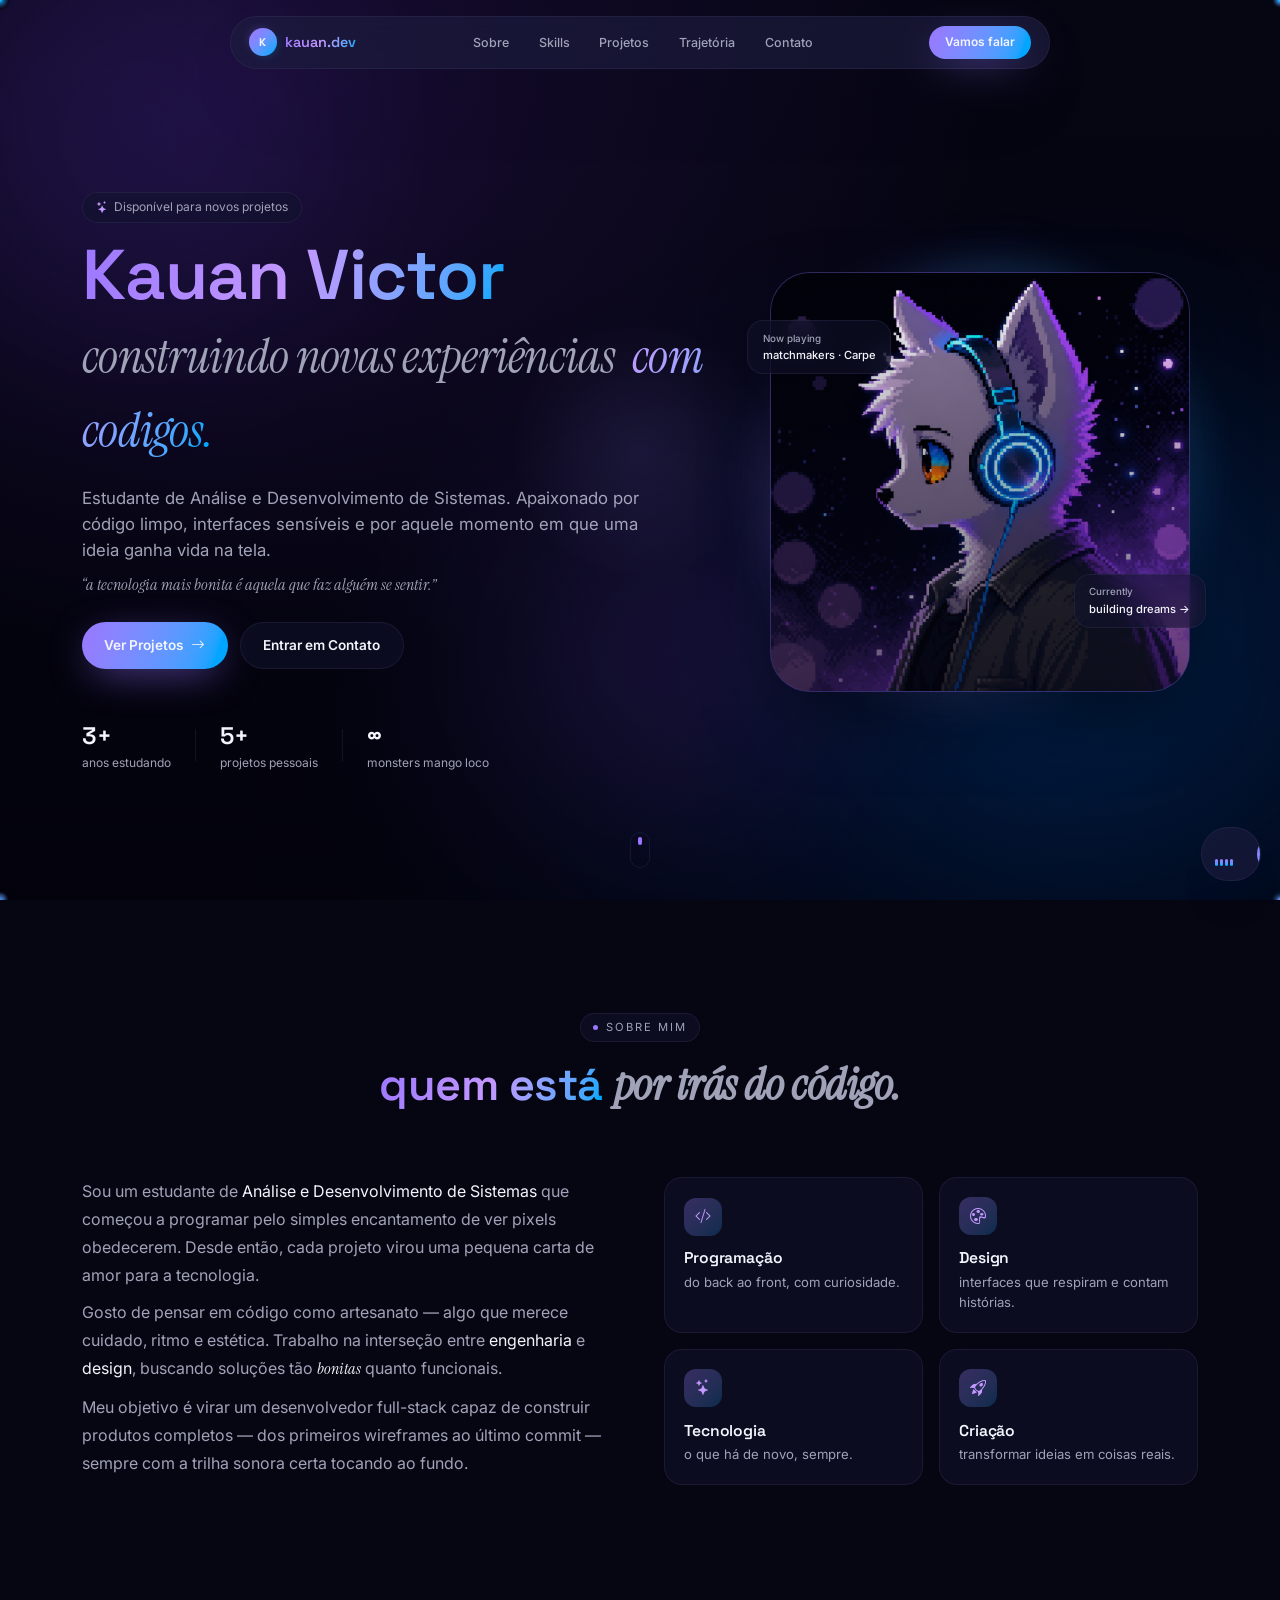
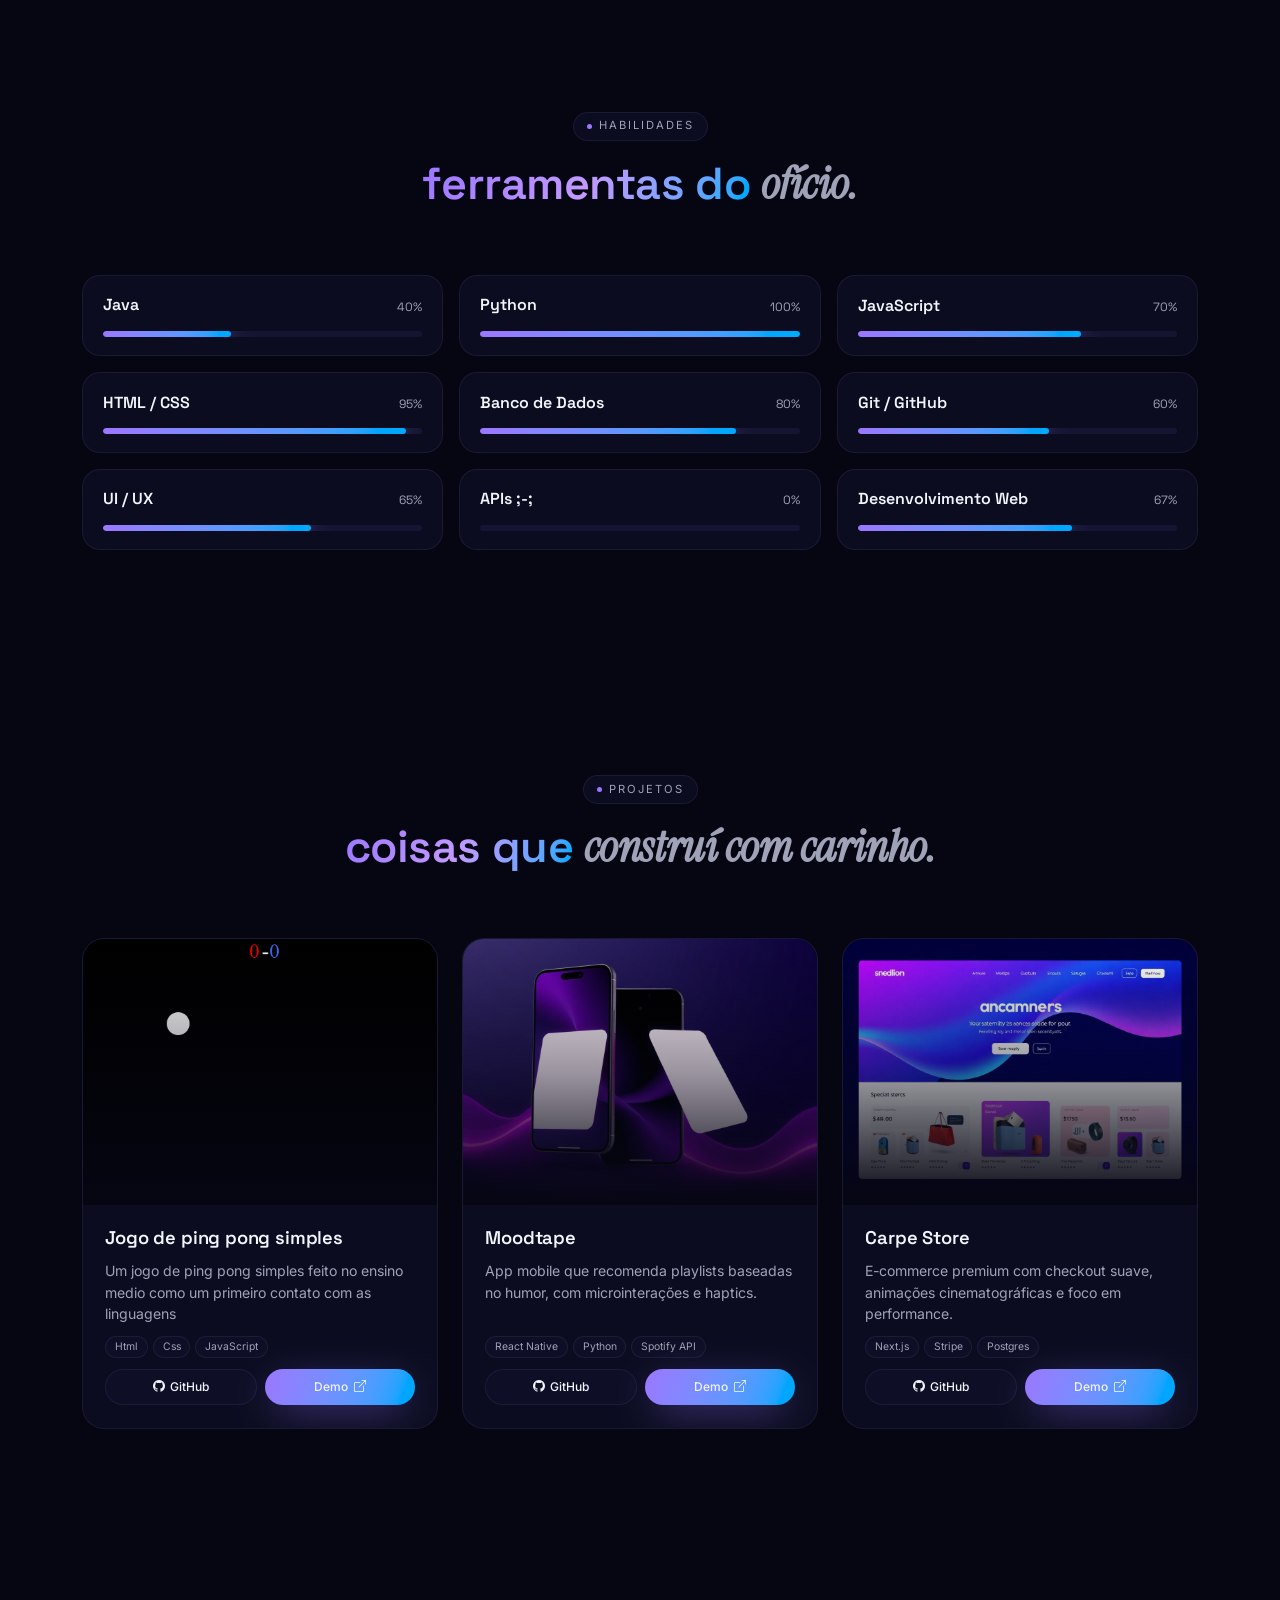
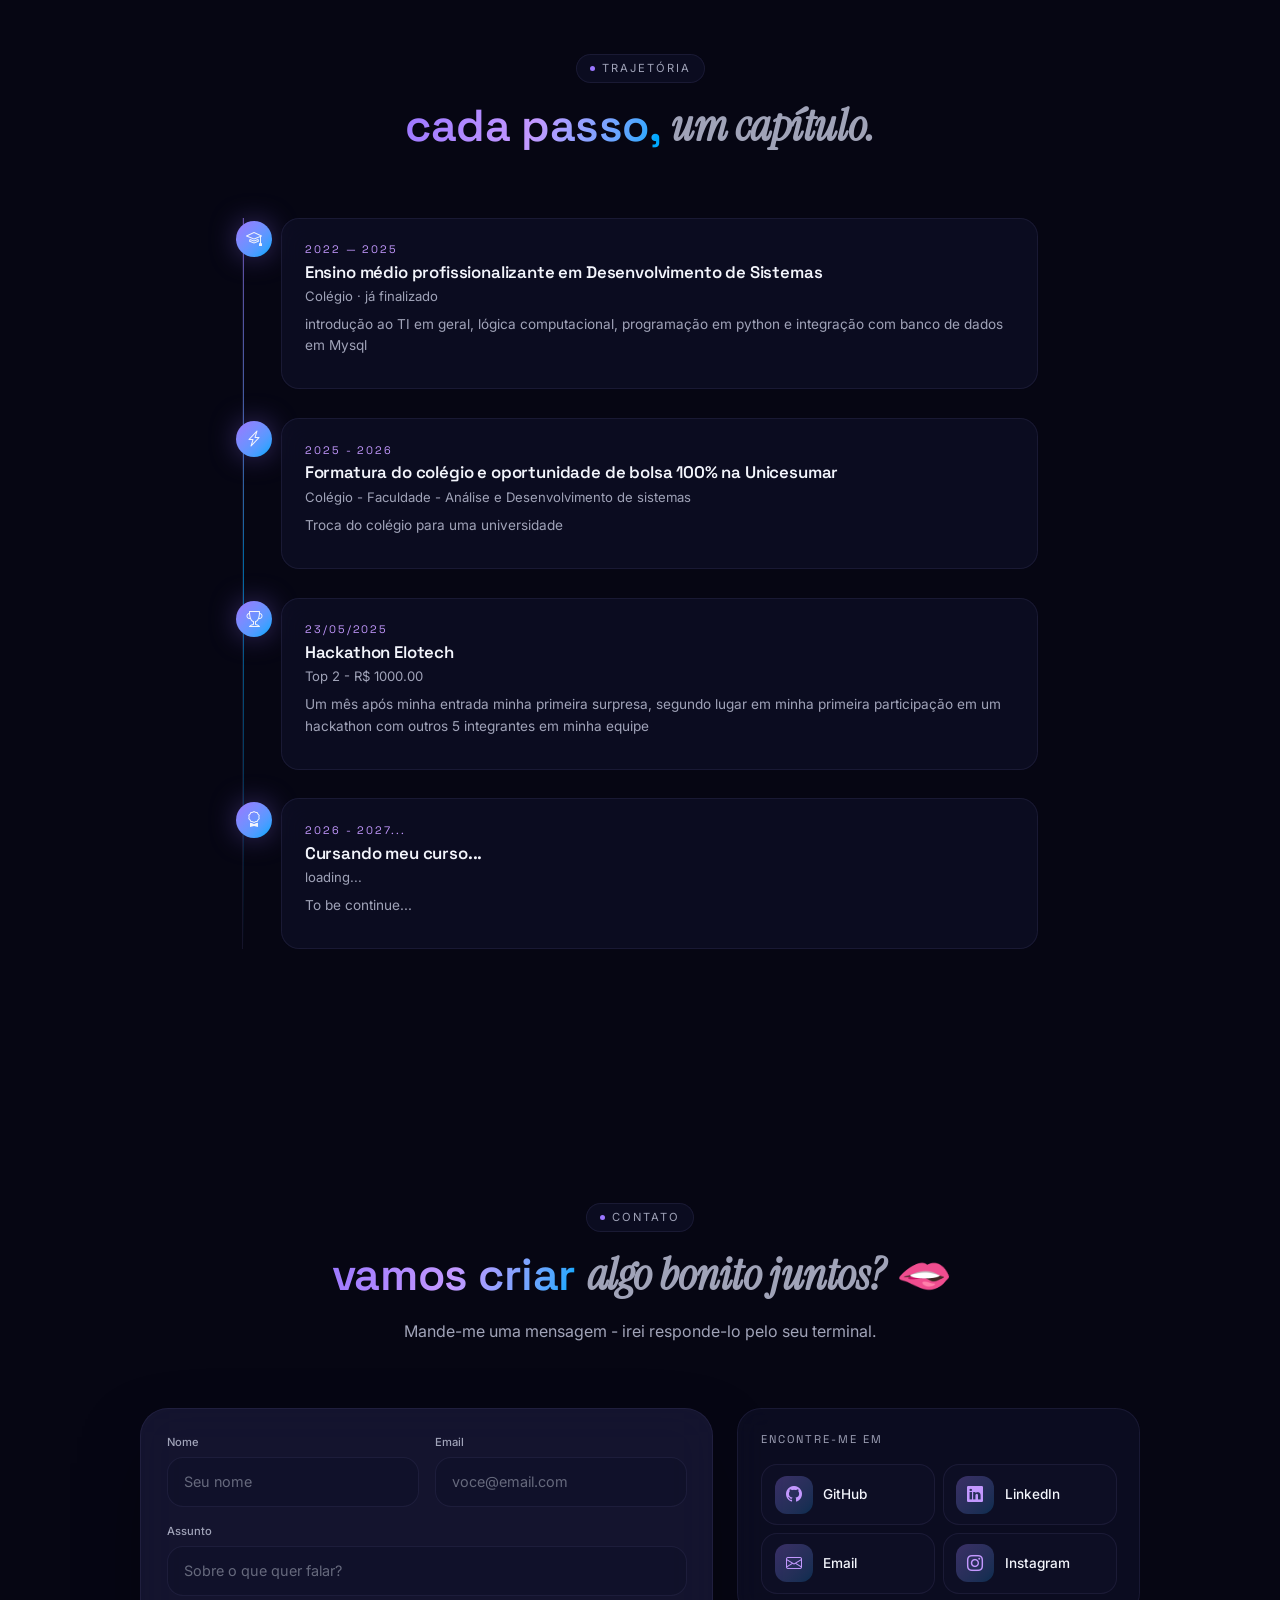
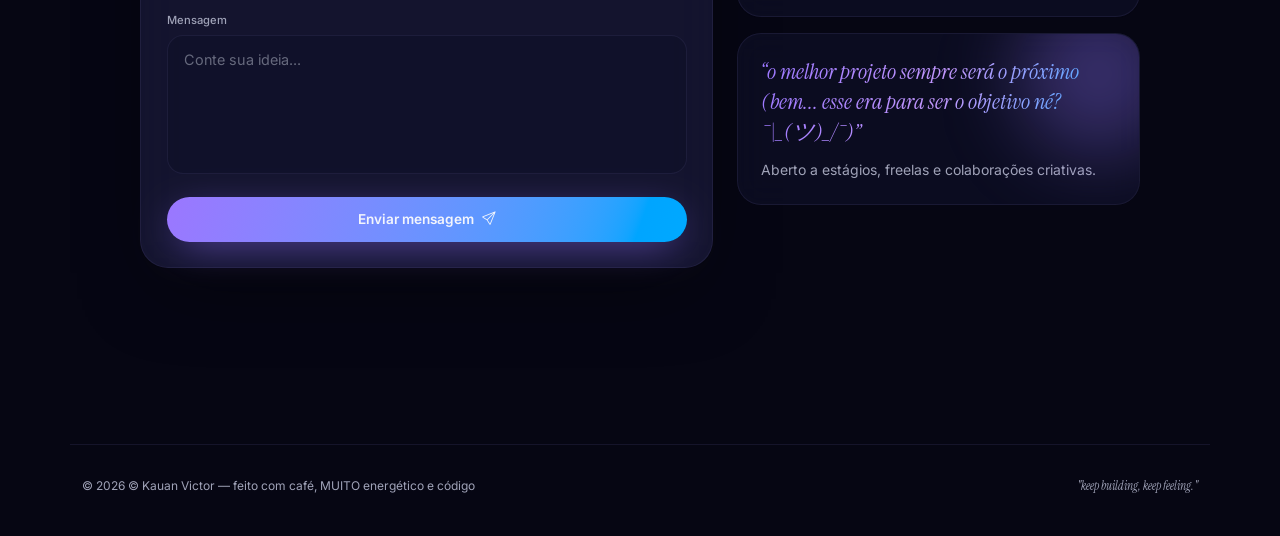
==== commit 74acf375: "Meu_Portfolio_2.0" ====
--- a/index.html
+++ b/index.html
@@ -371,7 +371,7 @@
        ========================================================================= -->
   <footer class="footer">
     <div class="container footer-inner">
-      <span id="footer-year">© Kauan Victor — feito com caf, MUITO energético e código</span>
+      <span id="footer-year"></span> <!-- © Kauan Victor — feito com café, MUITO energético e código -->
       <span class="font-italic-serif">"keep building, keep feeling."</span>
     </div>
   </footer>
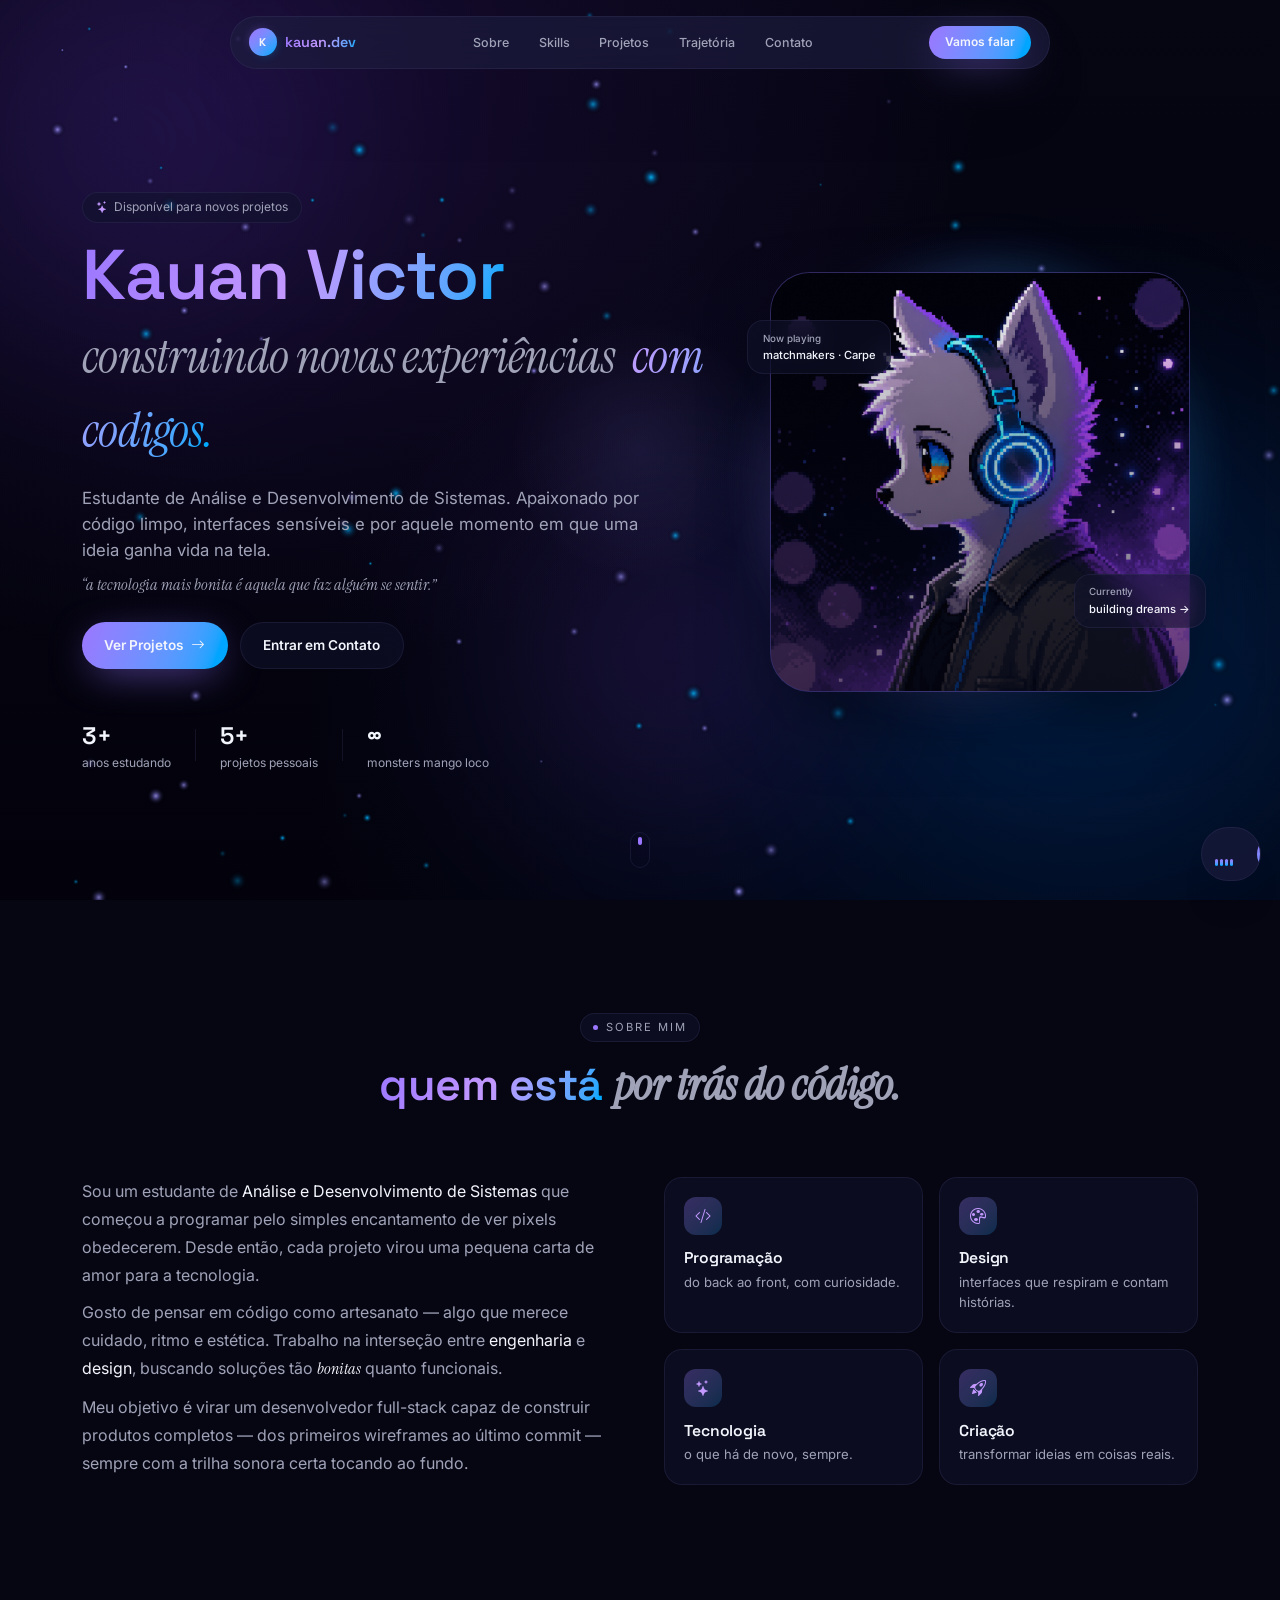
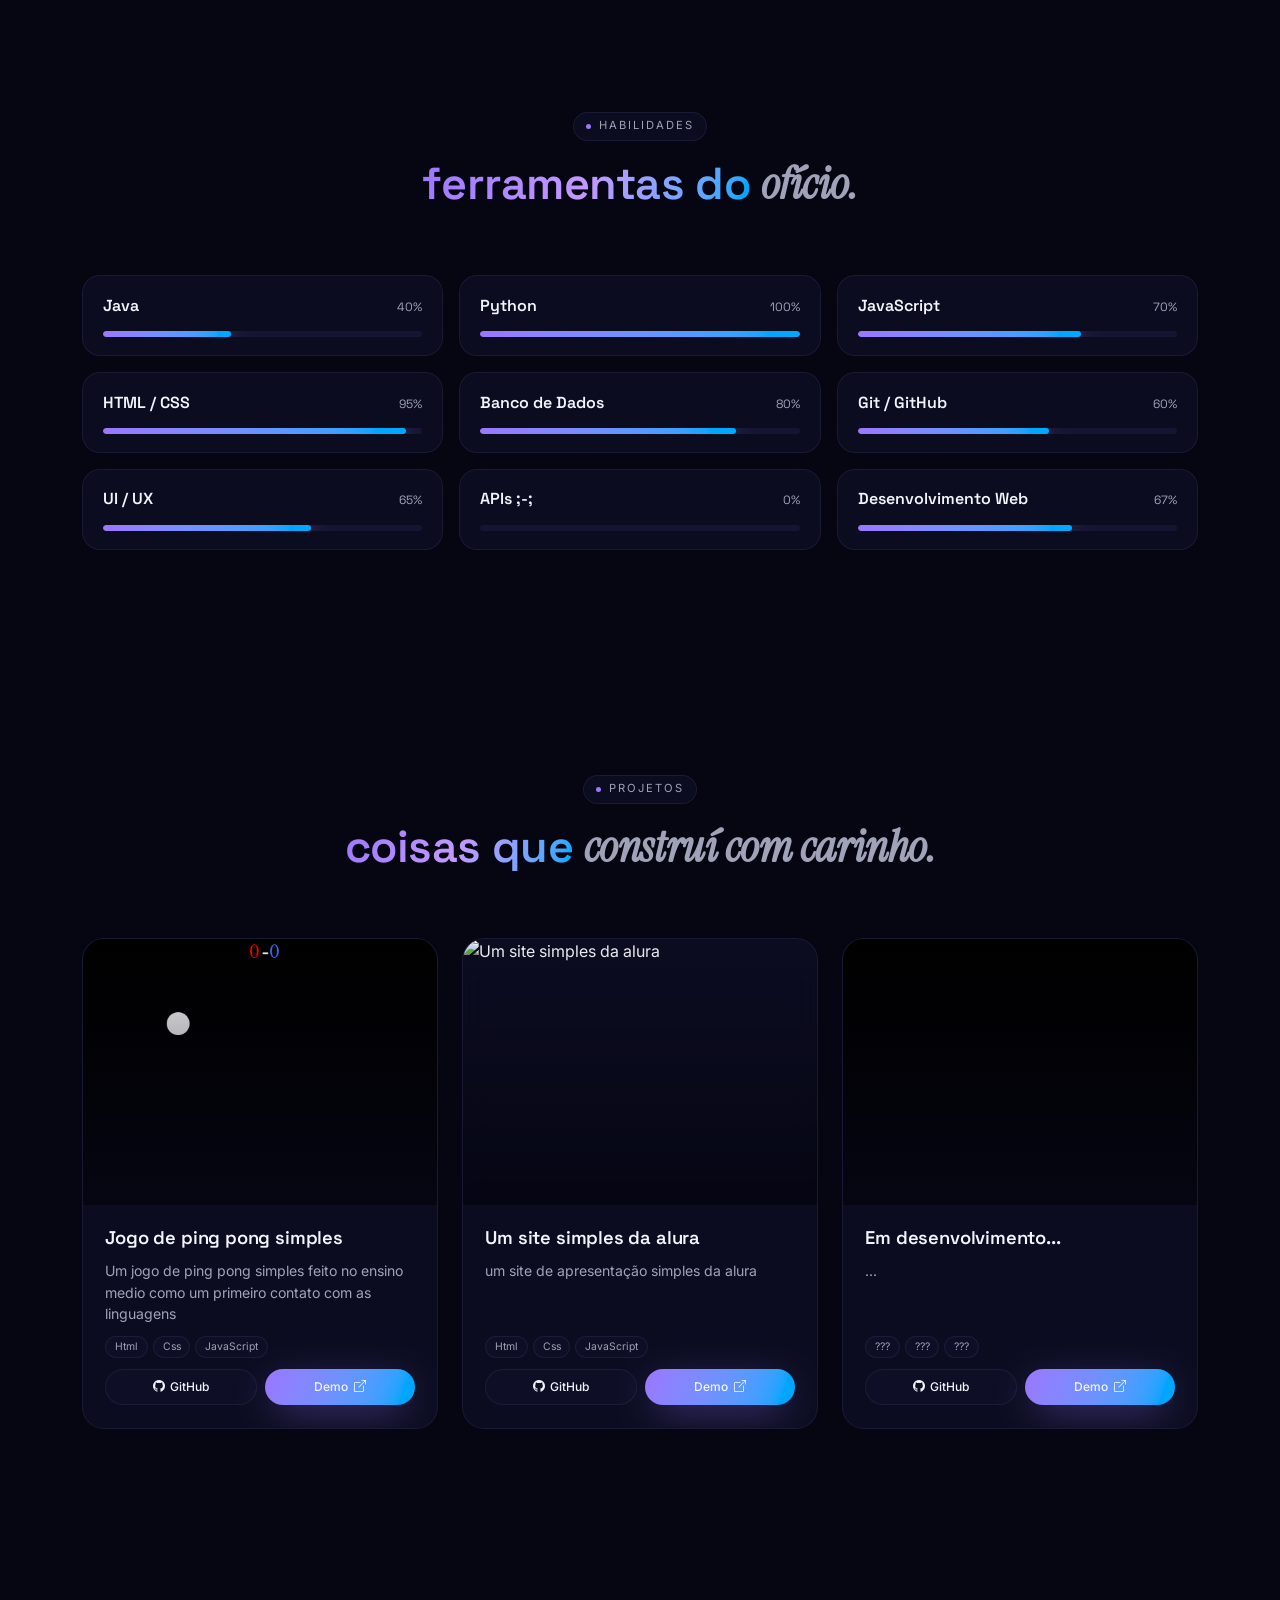
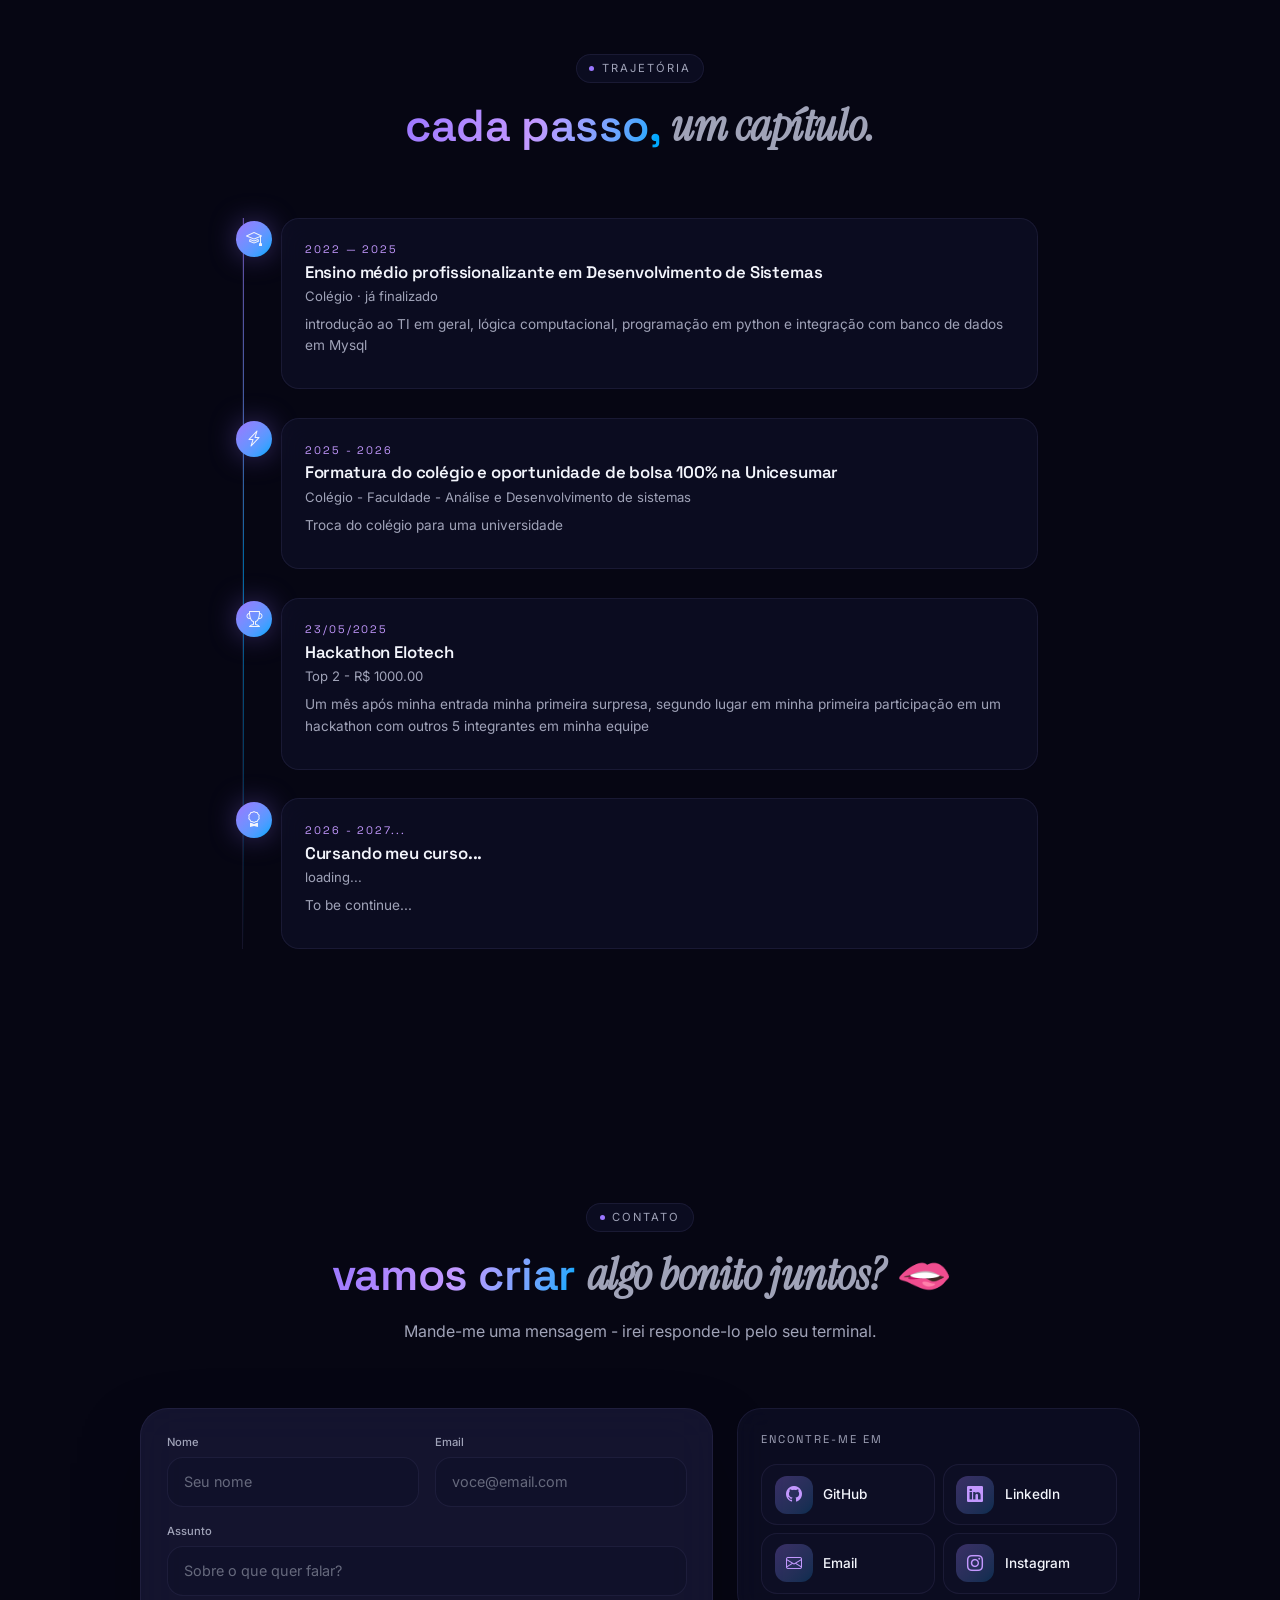
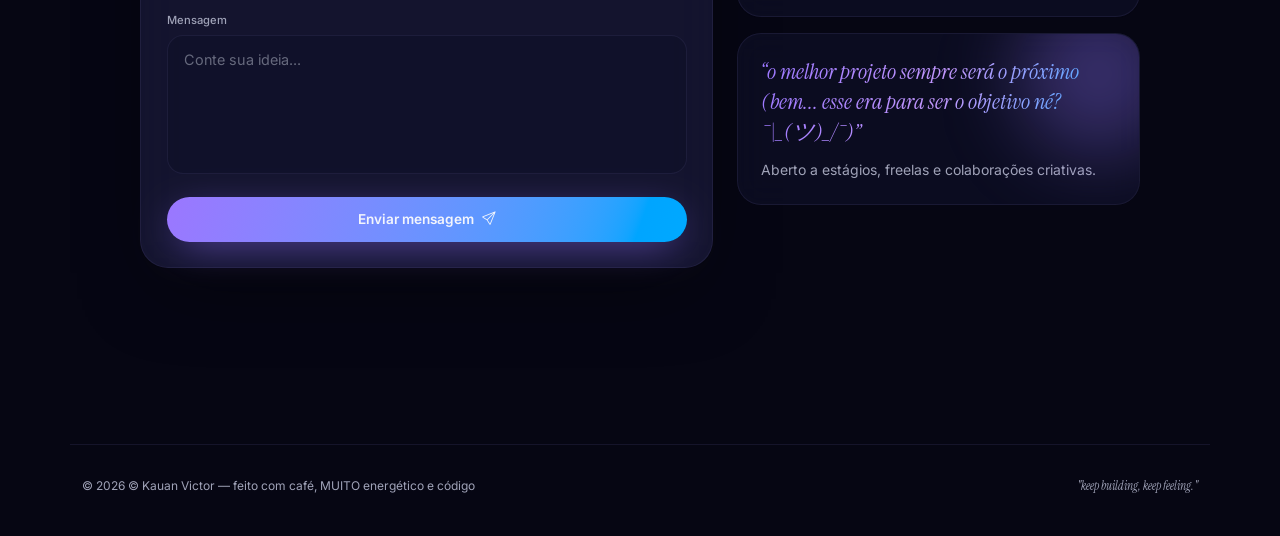
==== commit 4abb606f: "linkando os projetos" ====
--- a/index.html
+++ b/index.html
@@ -350,7 +350,7 @@
             <div class="row g-2 mt-2">
               <div class="col-6"><a class="social-chip glow-hover" href="https://github.com/Kauankn17"><span class="icon-chip"><i class="bi bi-github"></i></span>GitHub</a></div>
               <div class="col-6"><a class="social-chip glow-hover" href="https://www.linkedin.com/in/kauan-victor-pereira-euphrasio-ba6486323/"><span class="icon-chip"><i class="bi bi-linkedin"></i></span>LinkedIn</a></div>
-              <div class="col-6"><a class="social-chip glow-hover" href="mailto:kauanferrarekm7@gmail.com"><span class="icon-chip"><i class="bi bi-envelope"></i></span>Email</a></div>
+              <div class="col-6"><a class="social-chip glow-hover" href="https://mail.google.com/mail/?view=cm&fs=1&to=kauanferrarekm7@gmail.com"><span class="icon-chip"><i class="bi bi-envelope"></i></span>Email</a></div>
               <div class="col-6"><a class="social-chip glow-hover" href="https://www.instagram.com/kauankn07/"><span class="icon-chip"><i class="bi bi-instagram"></i></span>Instagram</a></div>
             </div>
           </div>
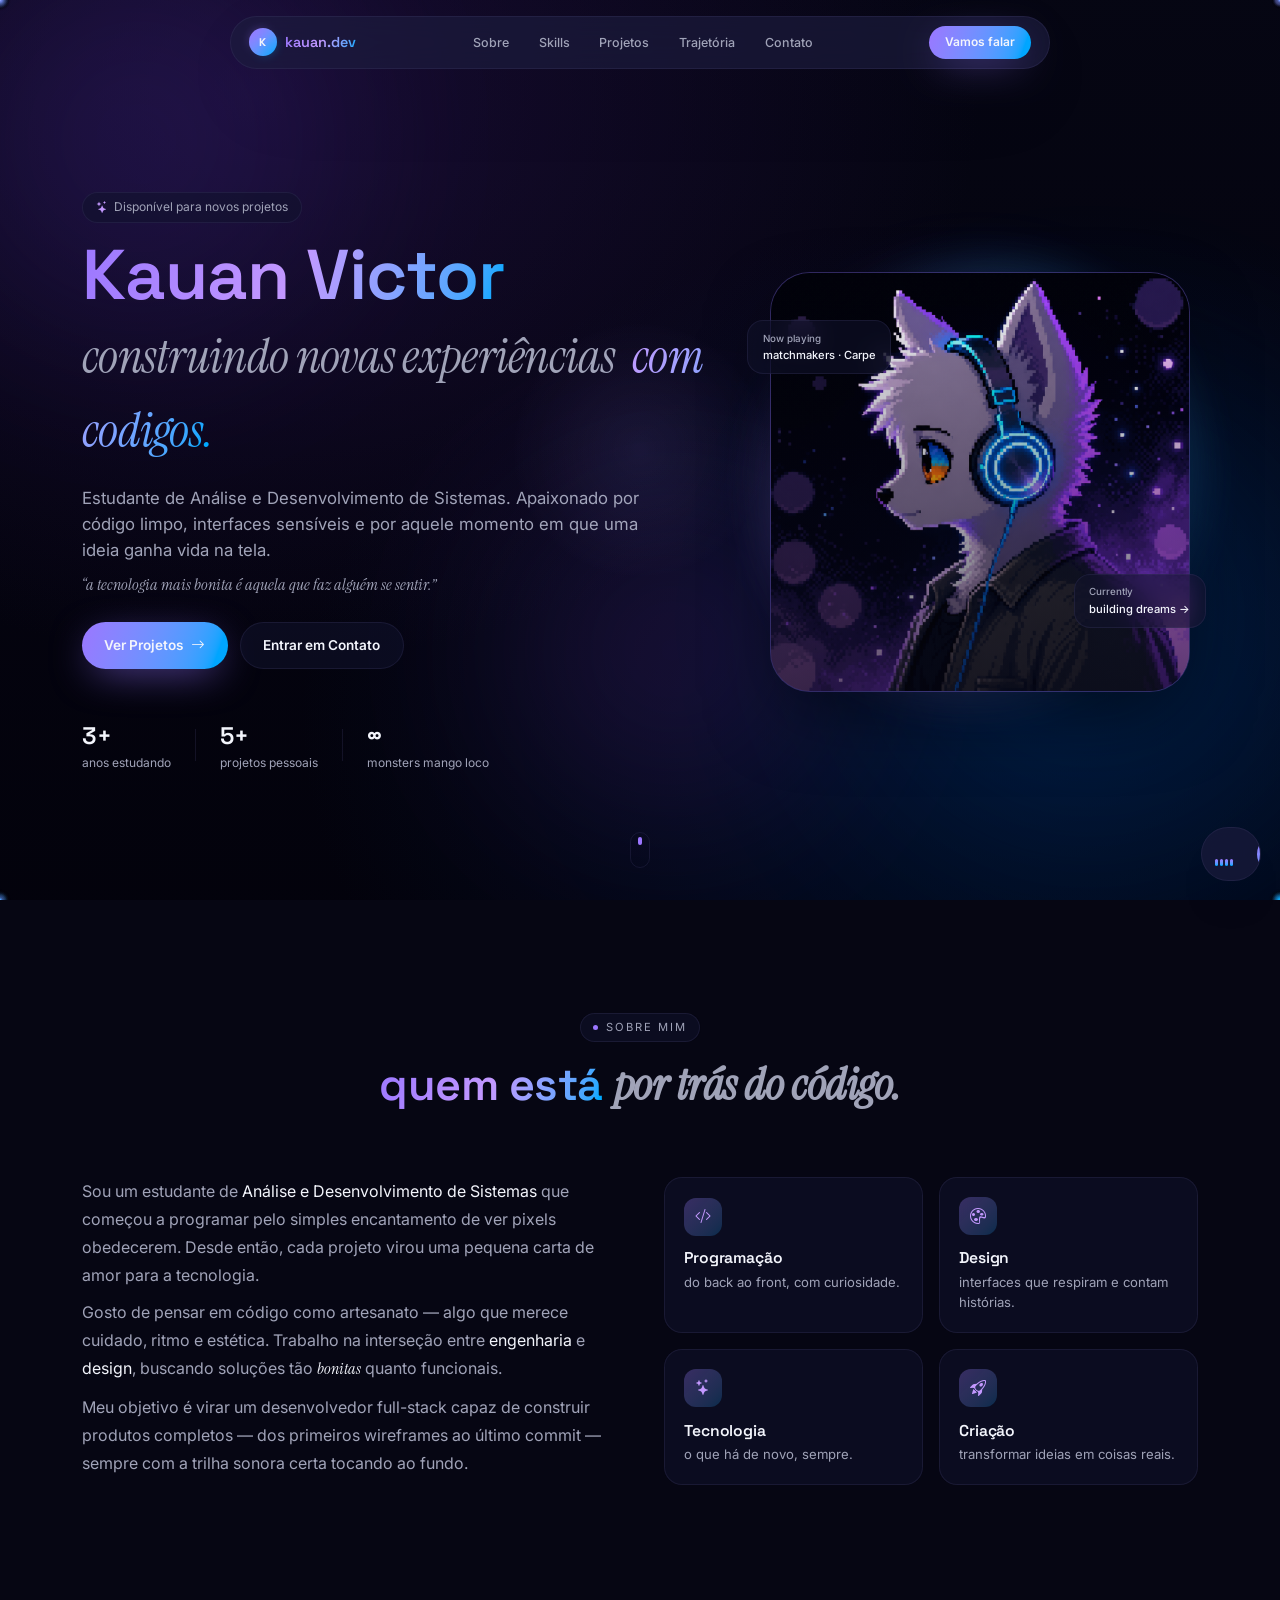
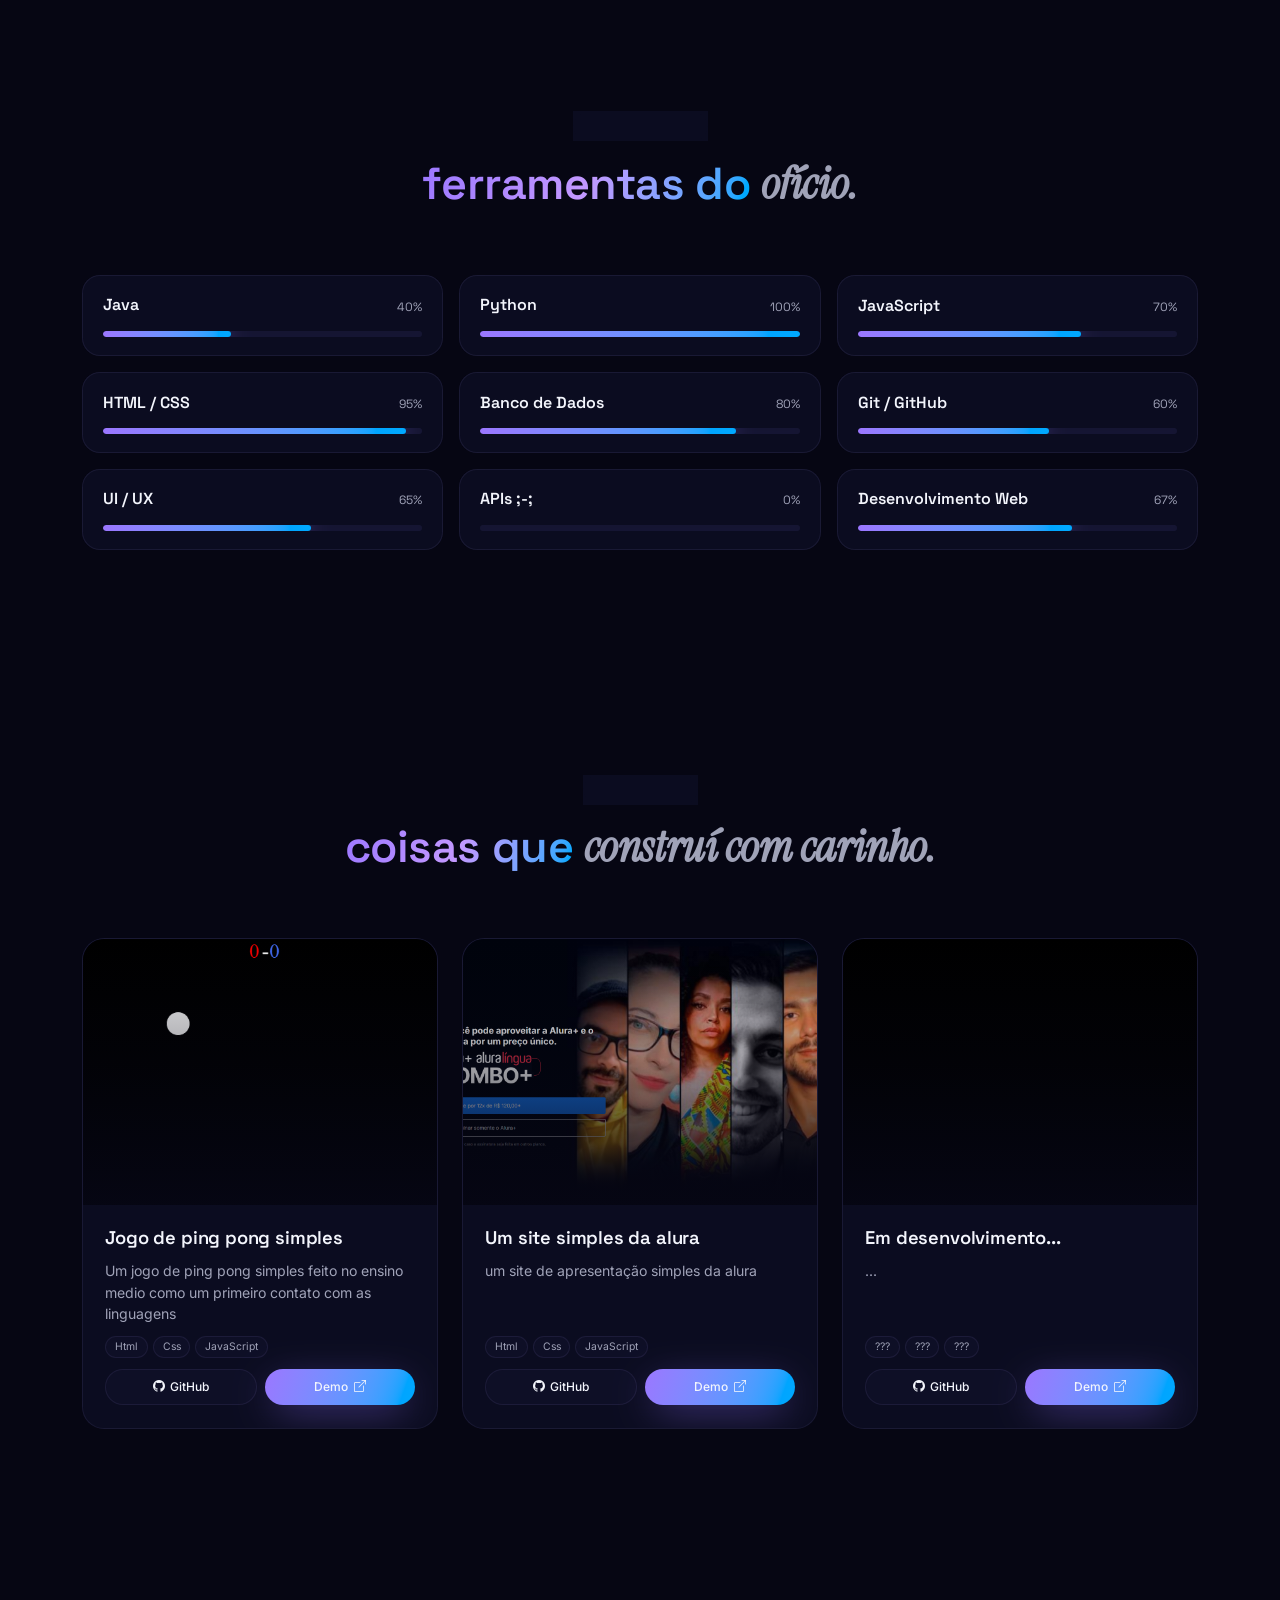
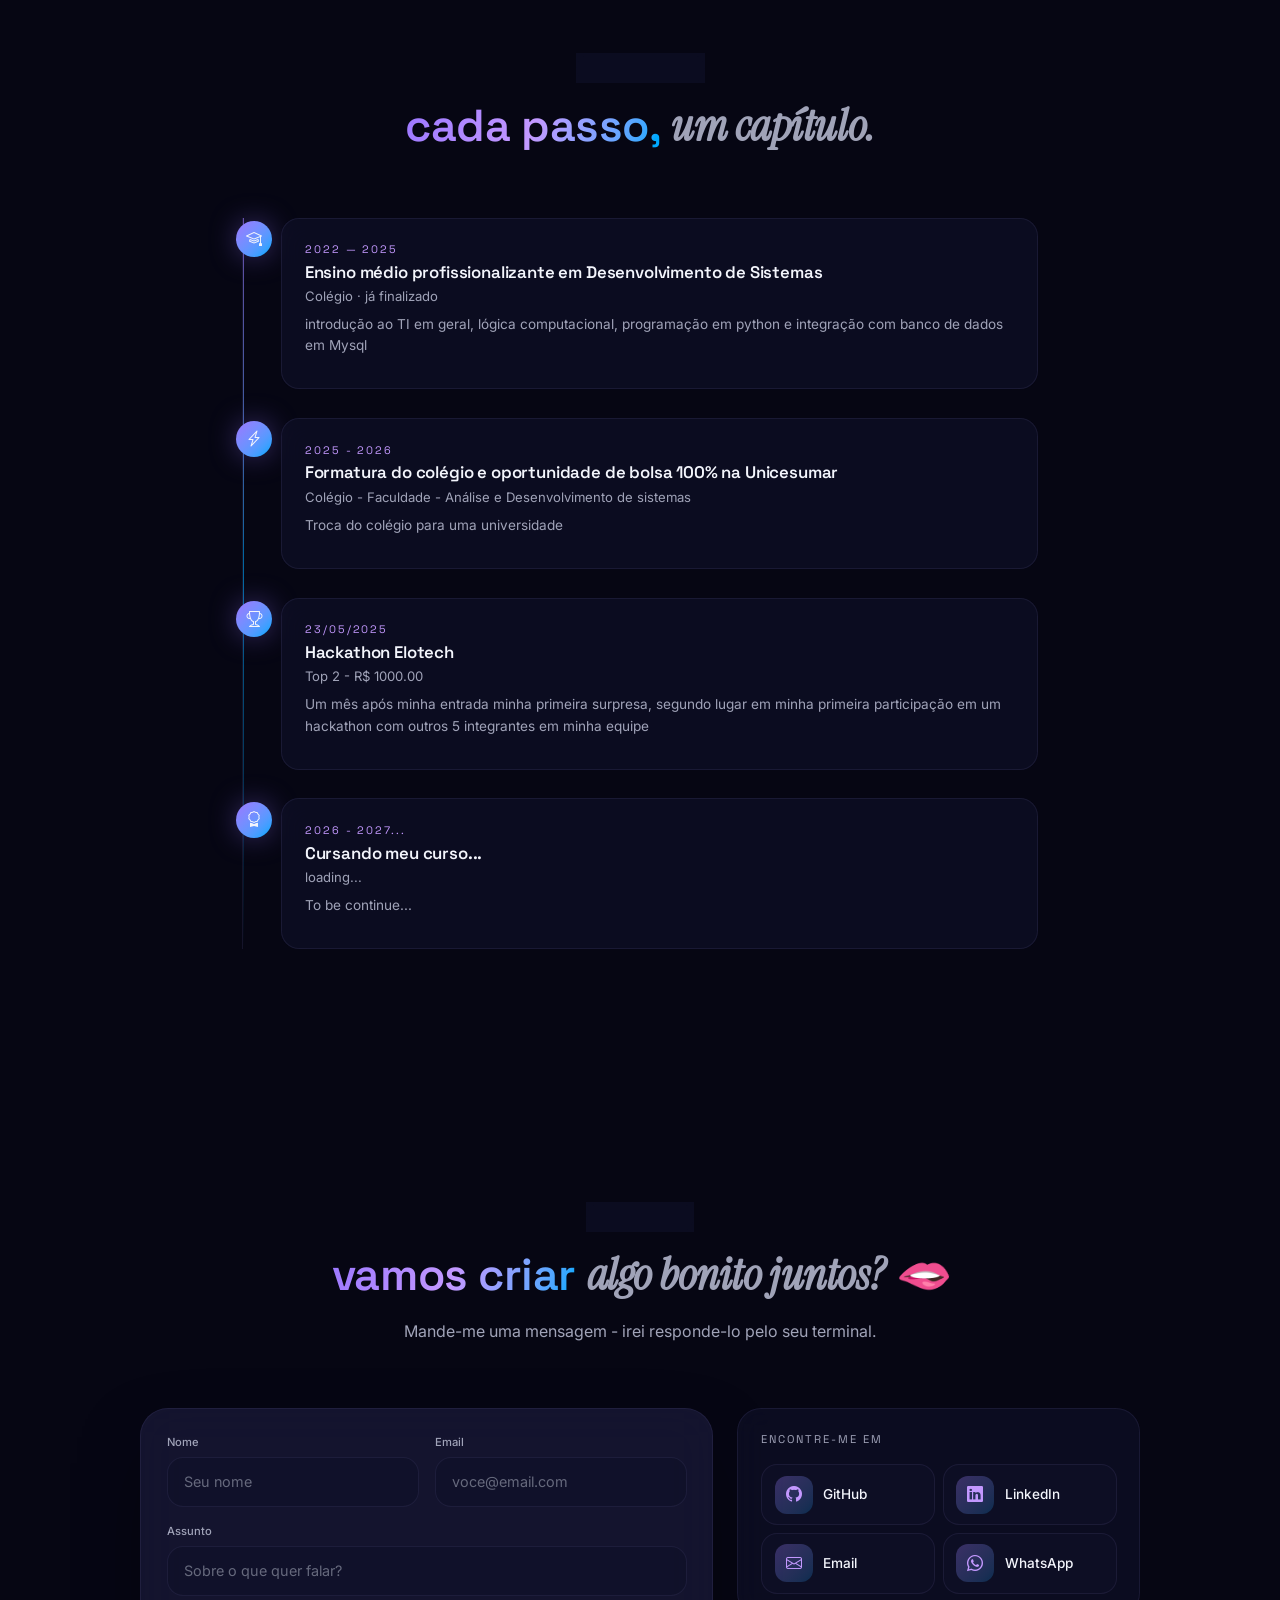
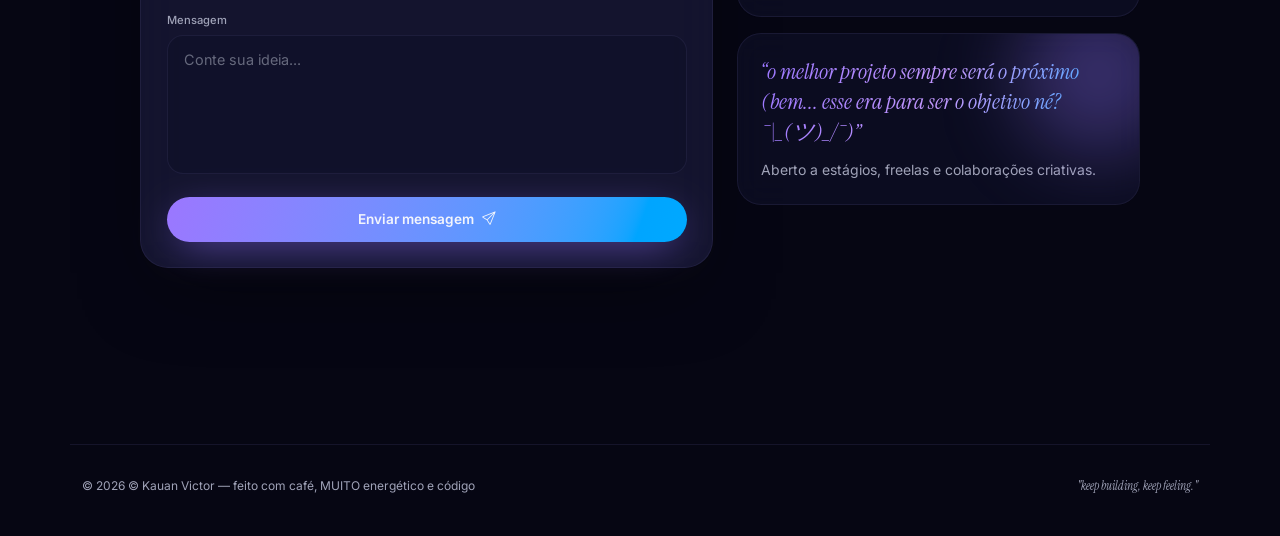
==== commit 6ddad4a0: "Adicionando responsividade e whatsapp" ====
--- a/index.html
+++ b/index.html
@@ -87,28 +87,51 @@
        Pílula centralizada que encolhe ao rolar a página (classe .scrolled via JS)
        ========================================================================= -->
   <header id="navbar" class="nav-floating">
-    <nav class="nav-pill glass-strong">
-      <!-- Logo: letra K dentro de um disco com gradiente -->
-      <a href="#top" class="nav-logo">
-        <span class="logo-badge">
-          <span class="logo-glow"></span>
-          <span class="logo-letter">K</span>
-        </span>
-        <span class="logo-text text-gradient d-none d-sm-inline">kauan.dev</span>
-      </a>
-
-      <!-- Links principais (escondidos em telas pequenas) -->
-      <ul class="nav-links d-none d-md-flex">
-        <li><a href="#sobre">Sobre</a></li>
-        <li><a href="#skills">Skills</a></li>
-        <li><a href="#projetos">Projetos</a></li>
-        <li><a href="#trajetoria">Trajetória</a></li>
-        <li><a href="#contato">Contato</a></li>
+  <nav class="nav-pill glass-strong">
+
+    <a href="#top" class="nav-logo">
+      <span class="logo-badge">
+        <span class="logo-glow"></span>
+        <span class="logo-letter">K</span>
+      </span>
+      <span class="logo-text text-gradient d-none d-sm-inline">kauan.dev</span>
+    </a>
+
+    <!-- Links principais: visíveis a partir de md (768px) -->
+    <ul class="nav-links d-none d-md-flex">
+      <li><a href="#sobre">Sobre</a></li>
+      <li><a href="#skills">Skills</a></li>
+      <li><a href="#projetos">Projetos</a></li>
+      <li><a href="#trajetoria">Trajetória</a></li>
+      <li><a href="#contato">Contato</a></li>
+    </ul>
+
+    <a href="#contato" class="btn-gradient btn-sm-pill d-none d-md-inline-flex">Vamos falar</a>
+
+    <!-- Botão hambúrguer: só aparece abaixo de md -->
+    <button
+      class="hamburger-btn d-md-none"
+      type="button"
+      data-bs-toggle="collapse"
+      data-bs-target="#mobile-menu"
+      aria-expanded="false"
+      aria-label="Abrir menu"
+    >
+      <i class="bi bi-list"></i>
+    </button>
+  </nav>
+
+  <!-- Menu mobile: aparece abaixo da navbar ao clicar no hambúrguer -->
+    <div class="collapse" id="mobile-menu">
+      <ul class="mobile-nav-links glass-strong">
+        <li><a href="#sobre"      data-bs-toggle="collapse" data-bs-target="#mobile-menu">Sobre</a></li>
+        <li><a href="#skills"     data-bs-toggle="collapse" data-bs-target="#mobile-menu">Skills</a></li>
+        <li><a href="#projetos"   data-bs-toggle="collapse" data-bs-target="#mobile-menu">Projetos</a></li>
+        <li><a href="#trajetoria" data-bs-toggle="collapse" data-bs-target="#mobile-menu">Trajetória</a></li>
+        <li><a href="#contato"    data-bs-toggle="collapse" data-bs-target="#mobile-menu">Contato</a></li>
+        <li><a href="#contato"    class="btn-gradient w-100 text-center" data-bs-toggle="collapse" data-bs-target="#mobile-menu">Vamos falar</a></li>
       </ul>
-
-      <!-- CTA: leva direto para o formulário de contato -->
-      <a href="#contato" class="btn-gradient btn-sm-pill">Vamos falar</a>
-    </nav>
+    </div>
   </header>
 
 
@@ -348,10 +371,10 @@
           <div class="glass card-side mb-3">
             <div class="eyebrow-inline">Encontre-me em</div>
             <div class="row g-2 mt-2">
-              <div class="col-6"><a class="social-chip glow-hover" href="https://github.com/Kauankn17"><span class="icon-chip"><i class="bi bi-github"></i></span>GitHub</a></div>
-              <div class="col-6"><a class="social-chip glow-hover" href="https://www.linkedin.com/in/kauan-victor-pereira-euphrasio-ba6486323/"><span class="icon-chip"><i class="bi bi-linkedin"></i></span>LinkedIn</a></div>
-              <div class="col-6"><a class="social-chip glow-hover" href="https://mail.google.com/mail/?view=cm&fs=1&to=kauanferrarekm7@gmail.com"><span class="icon-chip"><i class="bi bi-envelope"></i></span>Email</a></div>
-              <div class="col-6"><a class="social-chip glow-hover" href="https://www.instagram.com/kauankn07/"><span class="icon-chip"><i class="bi bi-instagram"></i></span>Instagram</a></div>
+              <div class="col-6"><a class="social-chip glow-hover" href="https://github.com/Kauankn17" target="_blank" rel="noopener"><span class="icon-chip"><i class="bi bi-github"></i></span>GitHub</a></div>
+              <div class="col-6"><a class="social-chip glow-hover" href="https://www.linkedin.com/in/kauan-victor-pereira-euphrasio-ba6486323/" target="_blank" rel="noopener"><span class="icon-chip"><i class="bi bi-linkedin"></i></span>LinkedIn</a></div>
+              <div class="col-6"><a class="social-chip glow-hover" href="https://mail.google.com/mail/?view=cm&fs=1&to=kauanferrarekm7@gmail.com" target="_blank" rel="noopener"><span class="icon-chip"><i class="bi bi-envelope"></i></span>Email</a></div>
+              <div class="col-6"><a class="social-chip glow-hover" href="https://wa.me/5544991294045" target="_blank" rel="noopener"><span class="icon-chip"><i class="bi bi-whatsapp"></i></span>WhatsApp</a></div>
             </div>
           </div>
 
--- a/styles.css
+++ b/styles.css
@@ -19,6 +19,7 @@
     15. Footer
     16. Music player
     17. Responsividade
+    18. Menu hambúrguer (mobile)
    ============================================================================= */
 
 /* ---------- 1. TOKENS DE DESIGN ----------------------------------------- */
@@ -446,3 +447,41 @@
   .nav-pill { padding: .45rem .8rem; }
   .nav-logo .logo-text { display: none; }
 }
+
+/* ---------- 18. MENU MOBILE (hambúrguer) ------------------------------------ */
+.hamburger-btn {
+  background: none;
+  border: 1px solid var(--border);
+  color: var(--text);
+  border-radius: 10px;
+  width: 36px;
+  height: 36px;
+  display: grid;
+  place-items: center;
+  font-size: 1.2rem;
+  cursor: pointer;
+  transition: border-color .2s;
+}
+.hamburger-btn:hover { border-color: var(--primary); }
+
+.mobile-nav-links {
+  list-style: none;
+  margin: .4rem .8rem 0;
+  padding: .6rem;
+  border-radius: 18px;
+  display: flex;
+  flex-direction: column;
+  gap: .2rem;
+}
+.mobile-nav-links li a {
+  display: block;
+  padding: .65rem 1rem;
+  border-radius: 12px;
+  font-size: .95rem;
+  font-weight: 500;
+  transition: background .2s, color .2s;
+}
+.mobile-nav-links li a:hover {
+  background: oklch(0.25 0.06 280 / 0.6);
+  color: var(--primary-glow);
+}
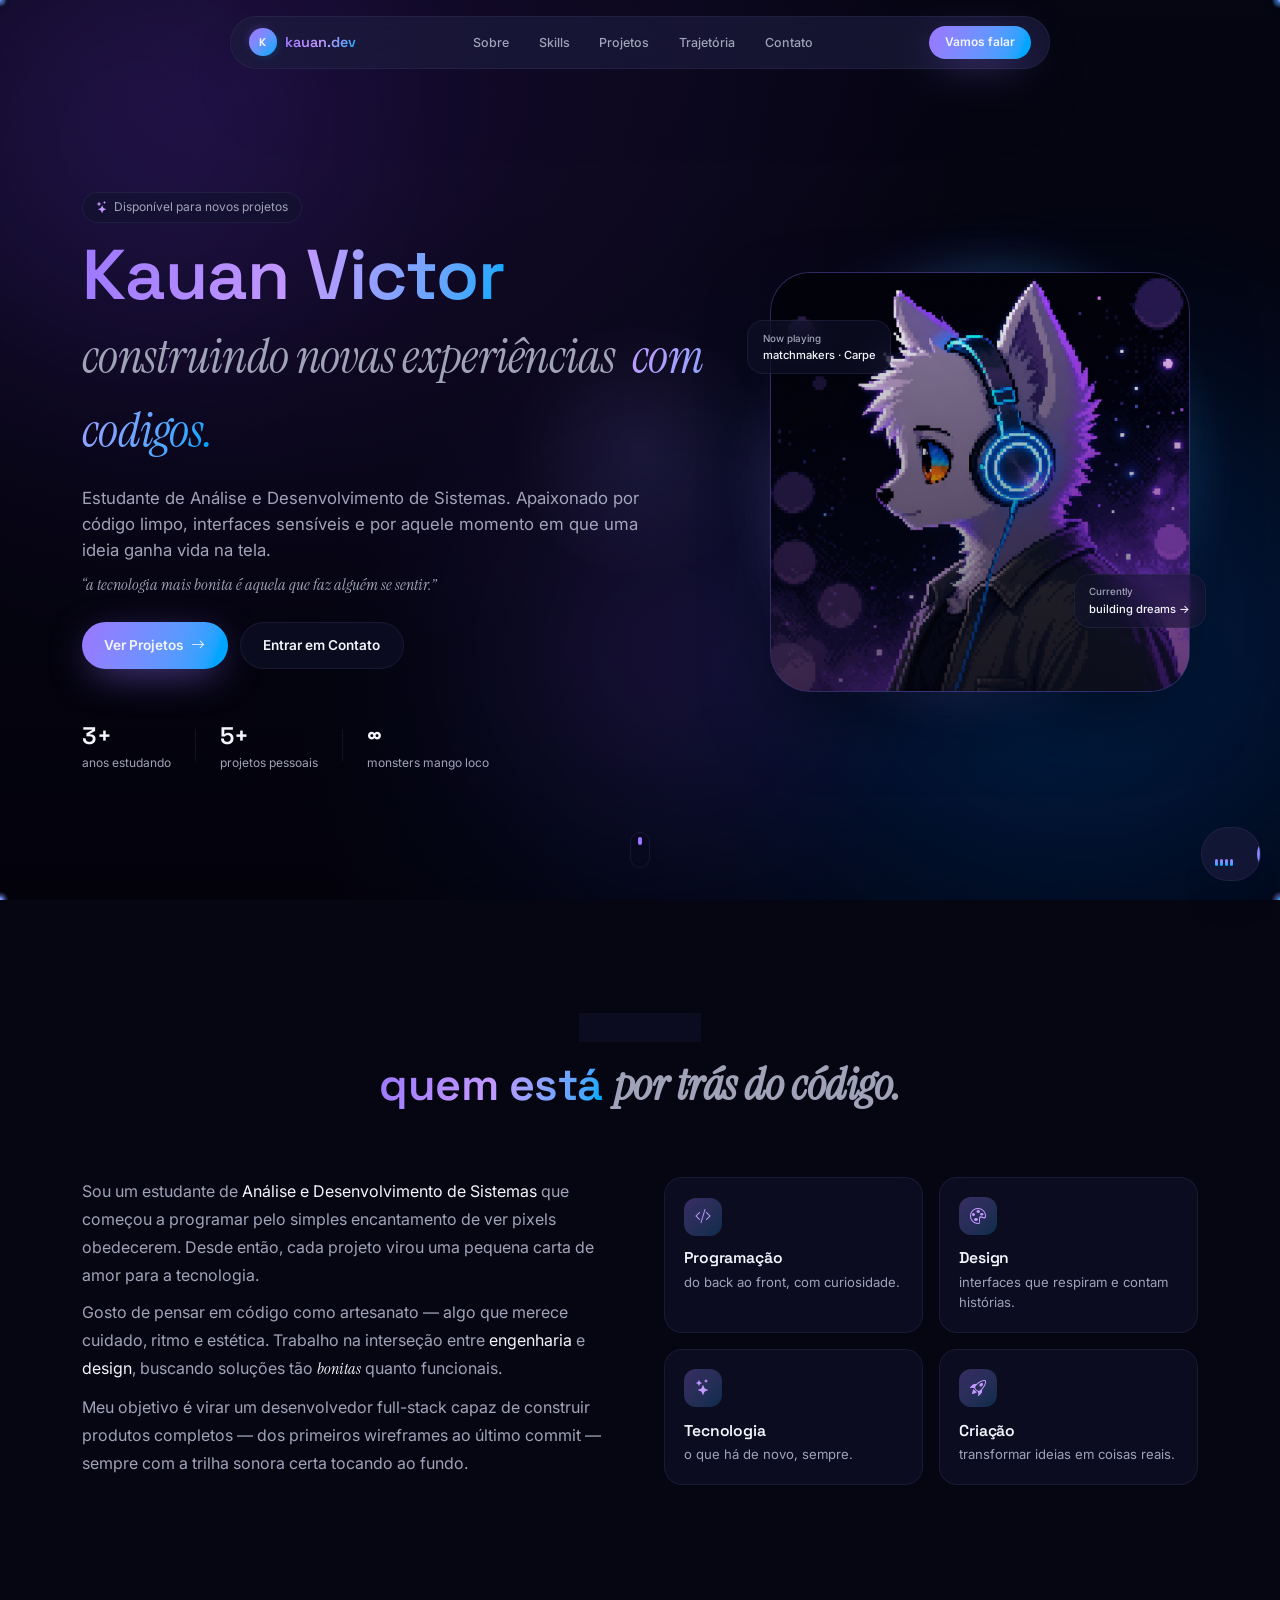
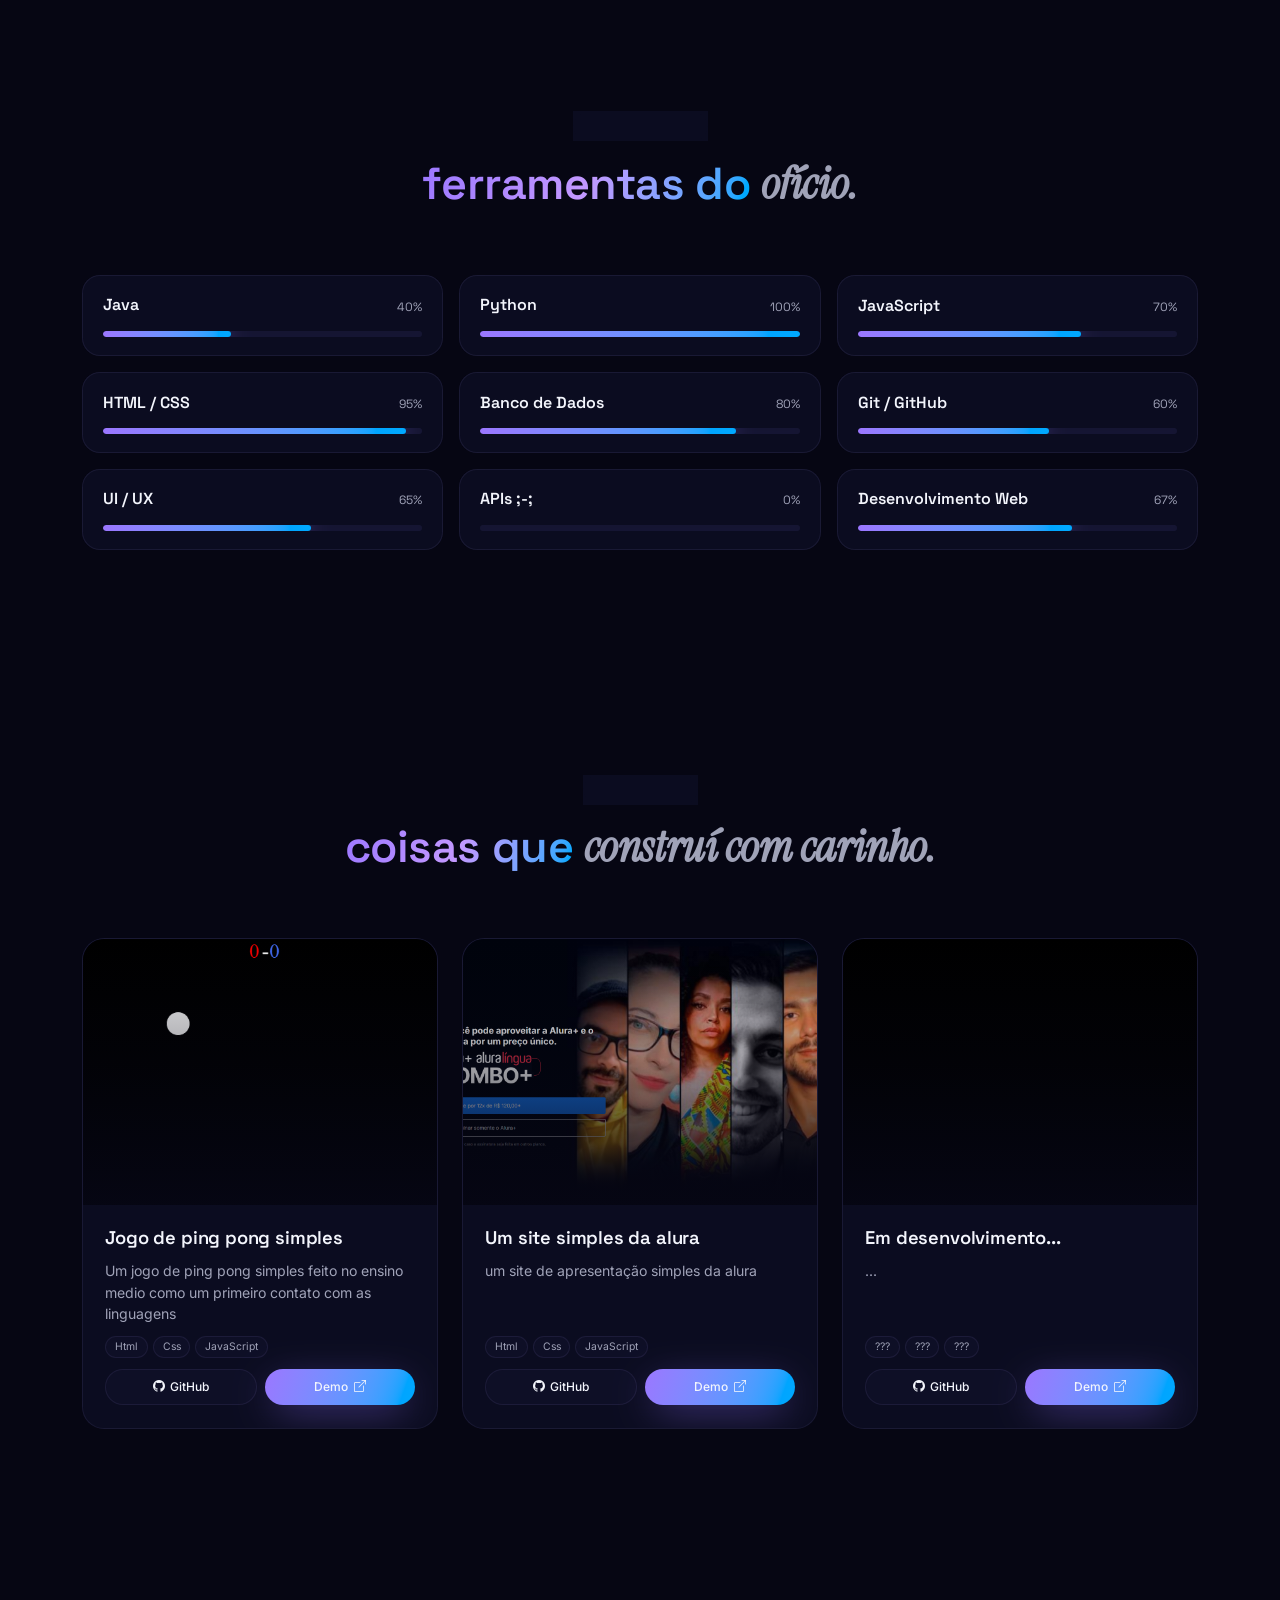
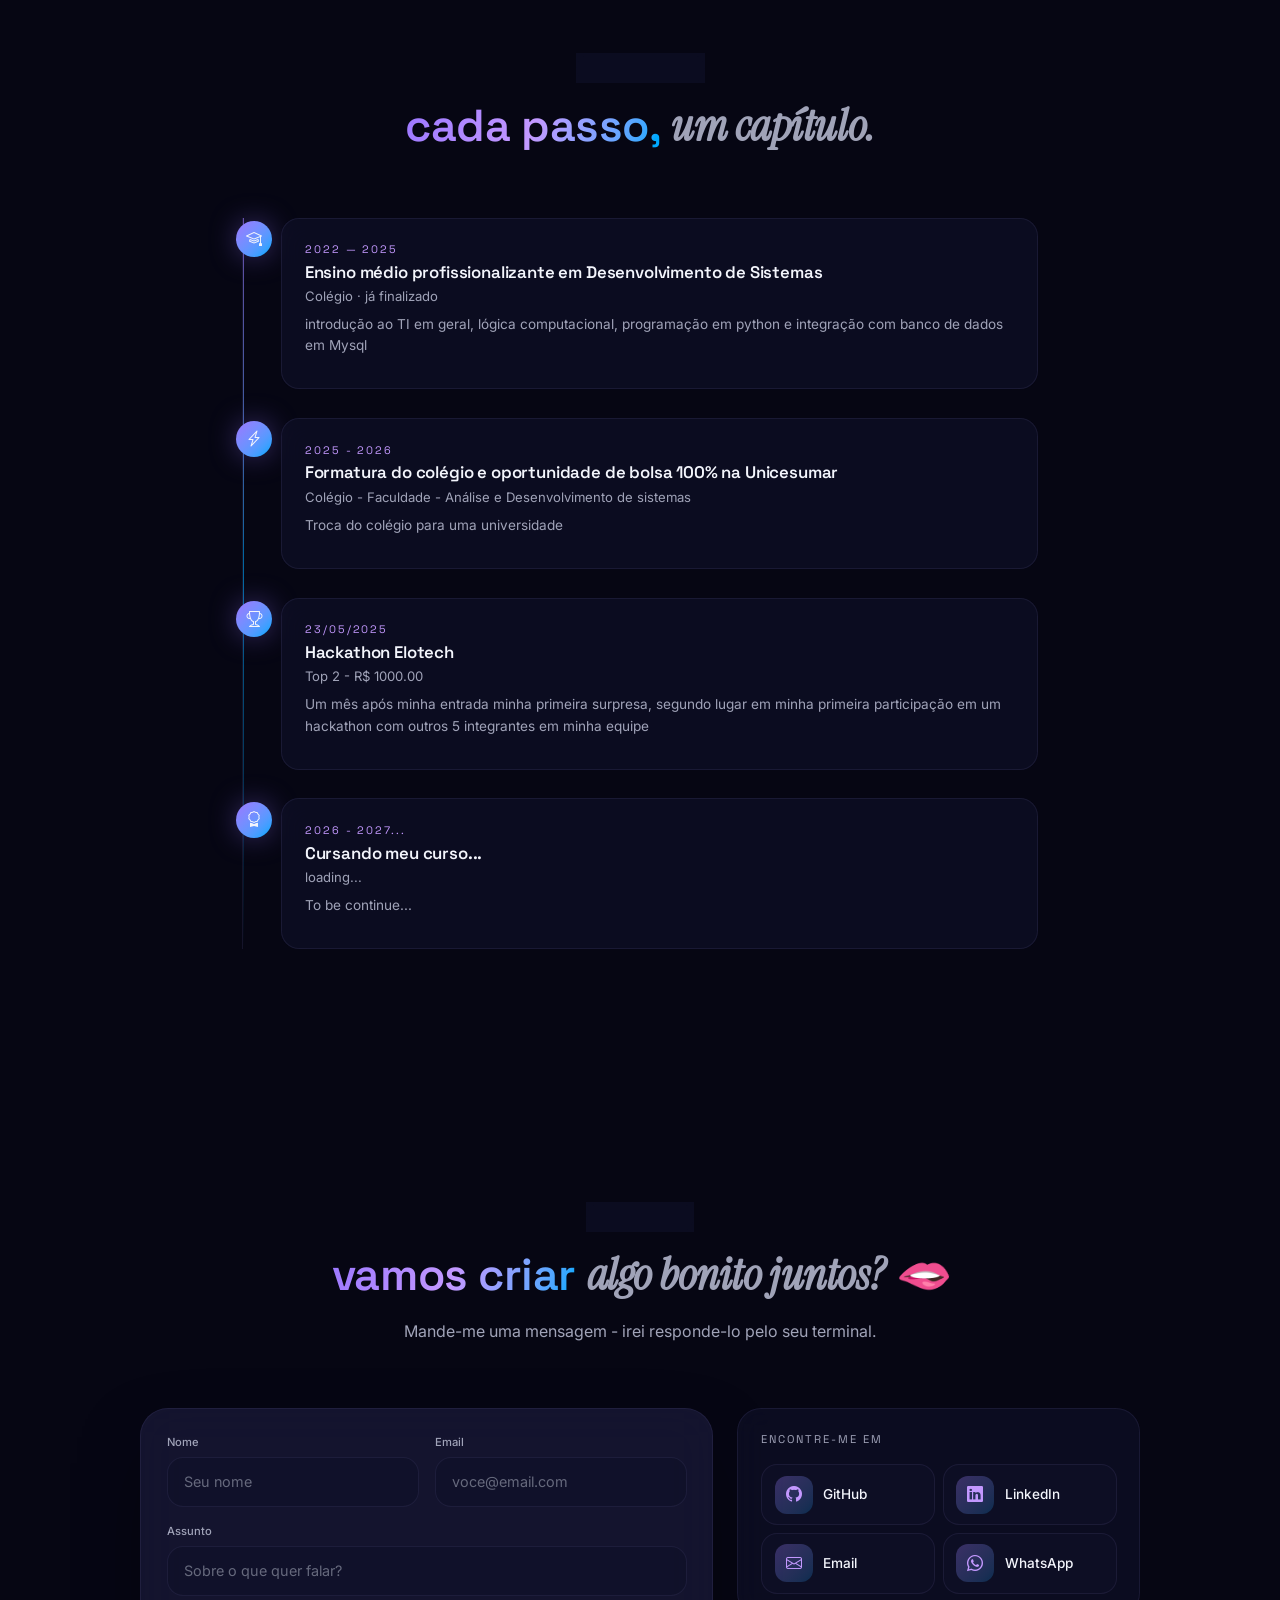
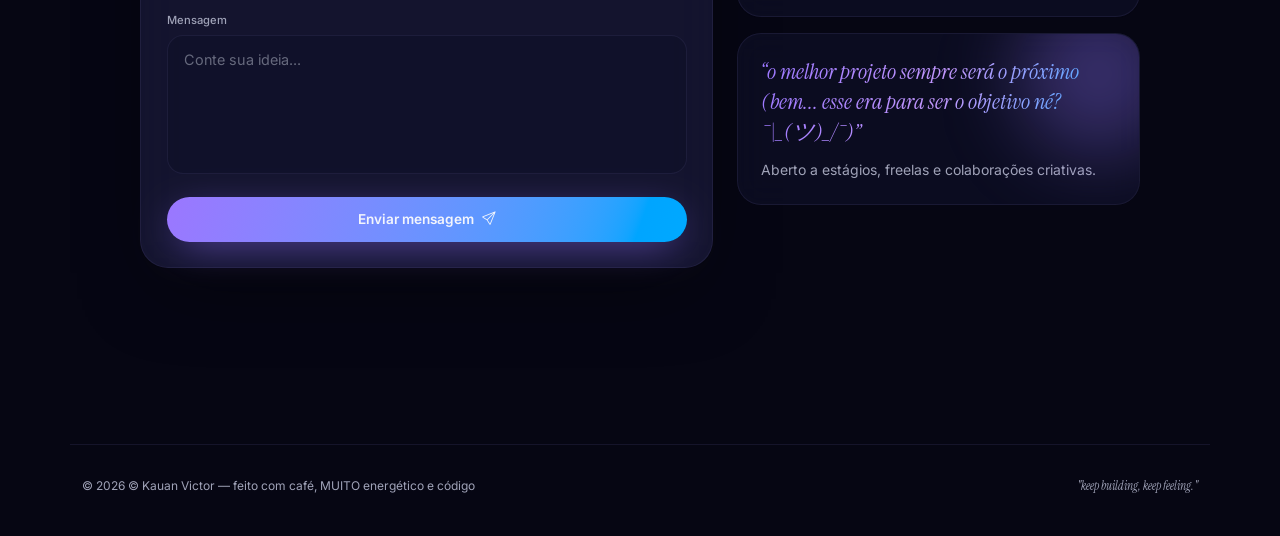
==== commit 4a6e1649: "Corrigindo o direcionamento dos botões da aba hamburguer" ====
--- a/index.html
+++ b/index.html
@@ -124,12 +124,12 @@
   <!-- Menu mobile: aparece abaixo da navbar ao clicar no hambúrguer -->
     <div class="collapse" id="mobile-menu">
       <ul class="mobile-nav-links glass-strong">
-        <li><a href="#sobre"      data-bs-toggle="collapse" data-bs-target="#mobile-menu">Sobre</a></li>
-        <li><a href="#skills"     data-bs-toggle="collapse" data-bs-target="#mobile-menu">Skills</a></li>
-        <li><a href="#projetos"   data-bs-toggle="collapse" data-bs-target="#mobile-menu">Projetos</a></li>
-        <li><a href="#trajetoria" data-bs-toggle="collapse" data-bs-target="#mobile-menu">Trajetória</a></li>
-        <li><a href="#contato"    data-bs-toggle="collapse" data-bs-target="#mobile-menu">Contato</a></li>
-        <li><a href="#contato"    class="btn-gradient w-100 text-center" data-bs-toggle="collapse" data-bs-target="#mobile-menu">Vamos falar</a></li>
+        <li><a href="#sobre">Sobre</a></li>
+        <li><a href="#skills">Skills</a></li>
+        <li><a href="#projetos">Projetos</a></li>
+        <li><a href="#trajetoria">Trajetória</a></li>
+        <li><a href="#contato">Contato</a></li>
+        <li><a href="#contato" class="btn-gradient w-100 text-center">Vamos falar</a></li>
       </ul>
     </div>
   </header>
--- a/styles.css
+++ b/styles.css
@@ -484,4 +484,8 @@
 .mobile-nav-links li a:hover {
   background: oklch(0.25 0.06 280 / 0.6);
   color: var(--primary-glow);
+}
+
+.nav-floating {
+  overflow: visible !important;
 }
